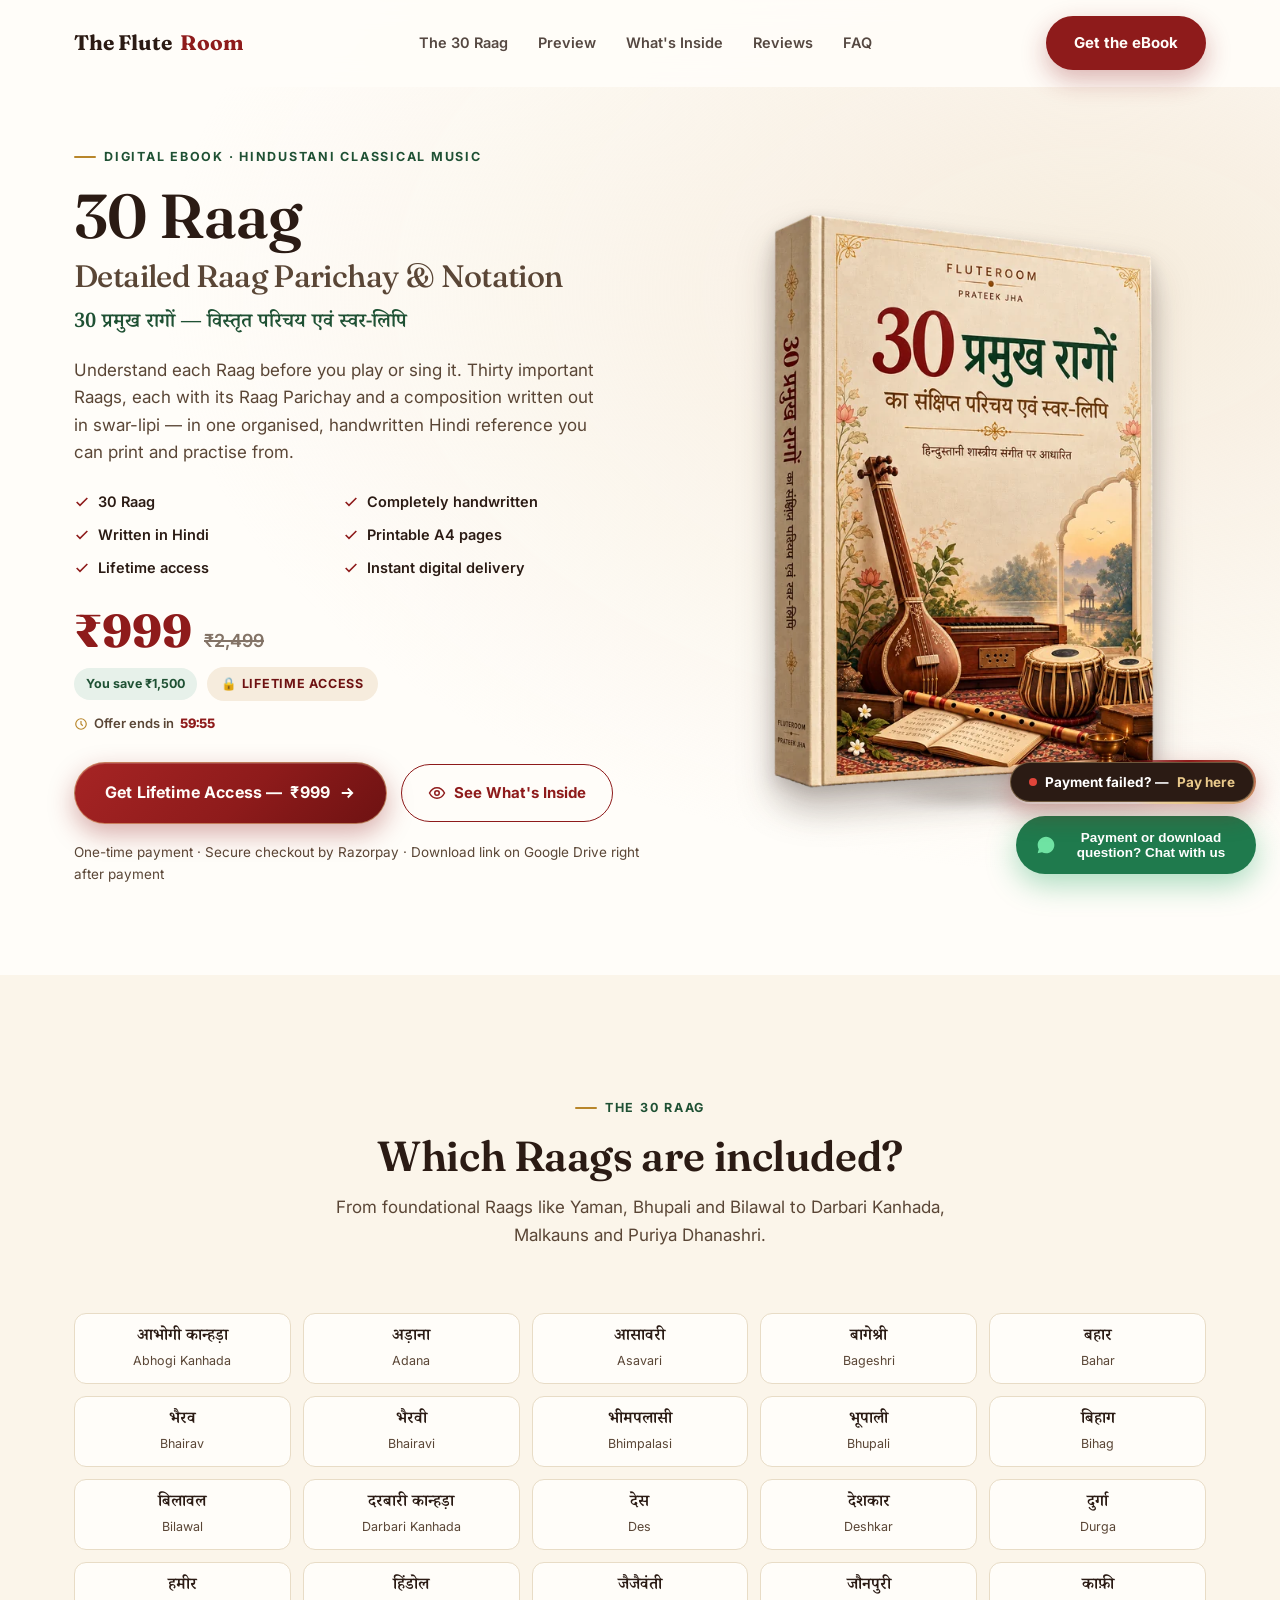
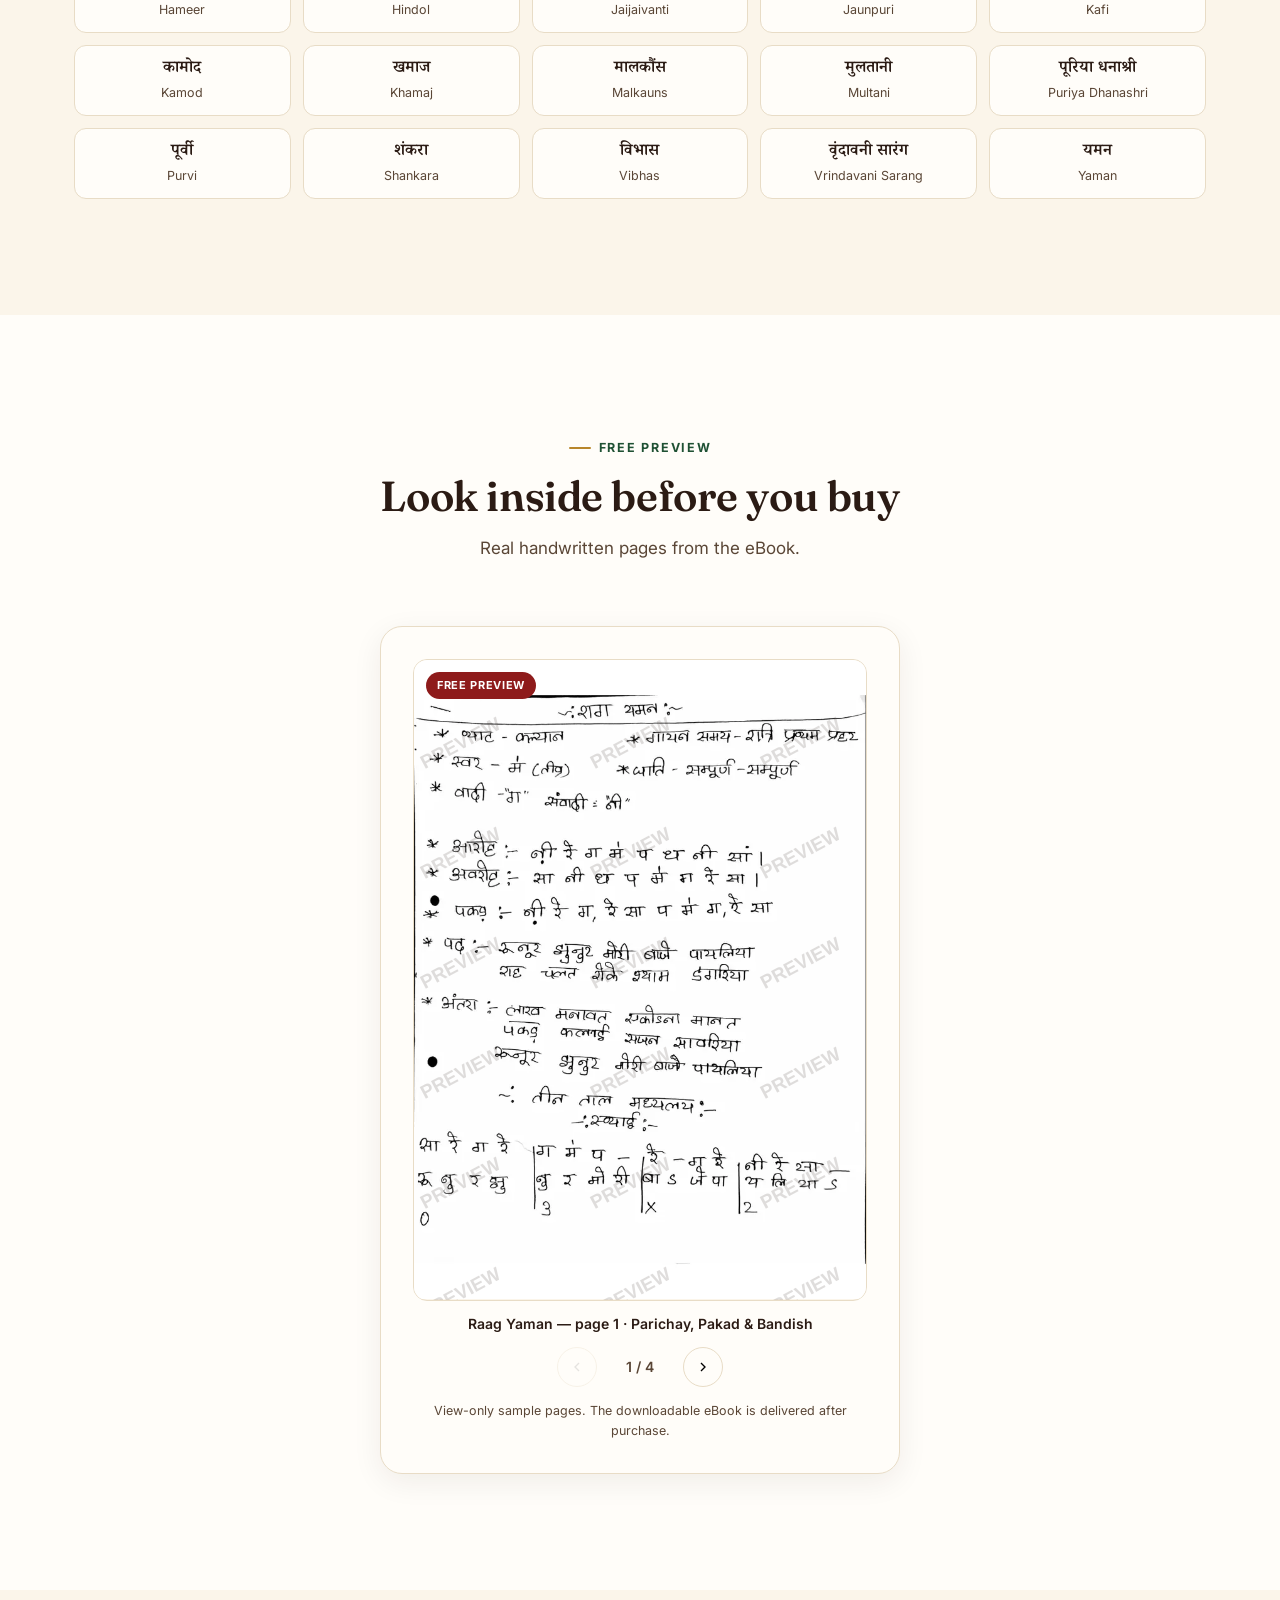
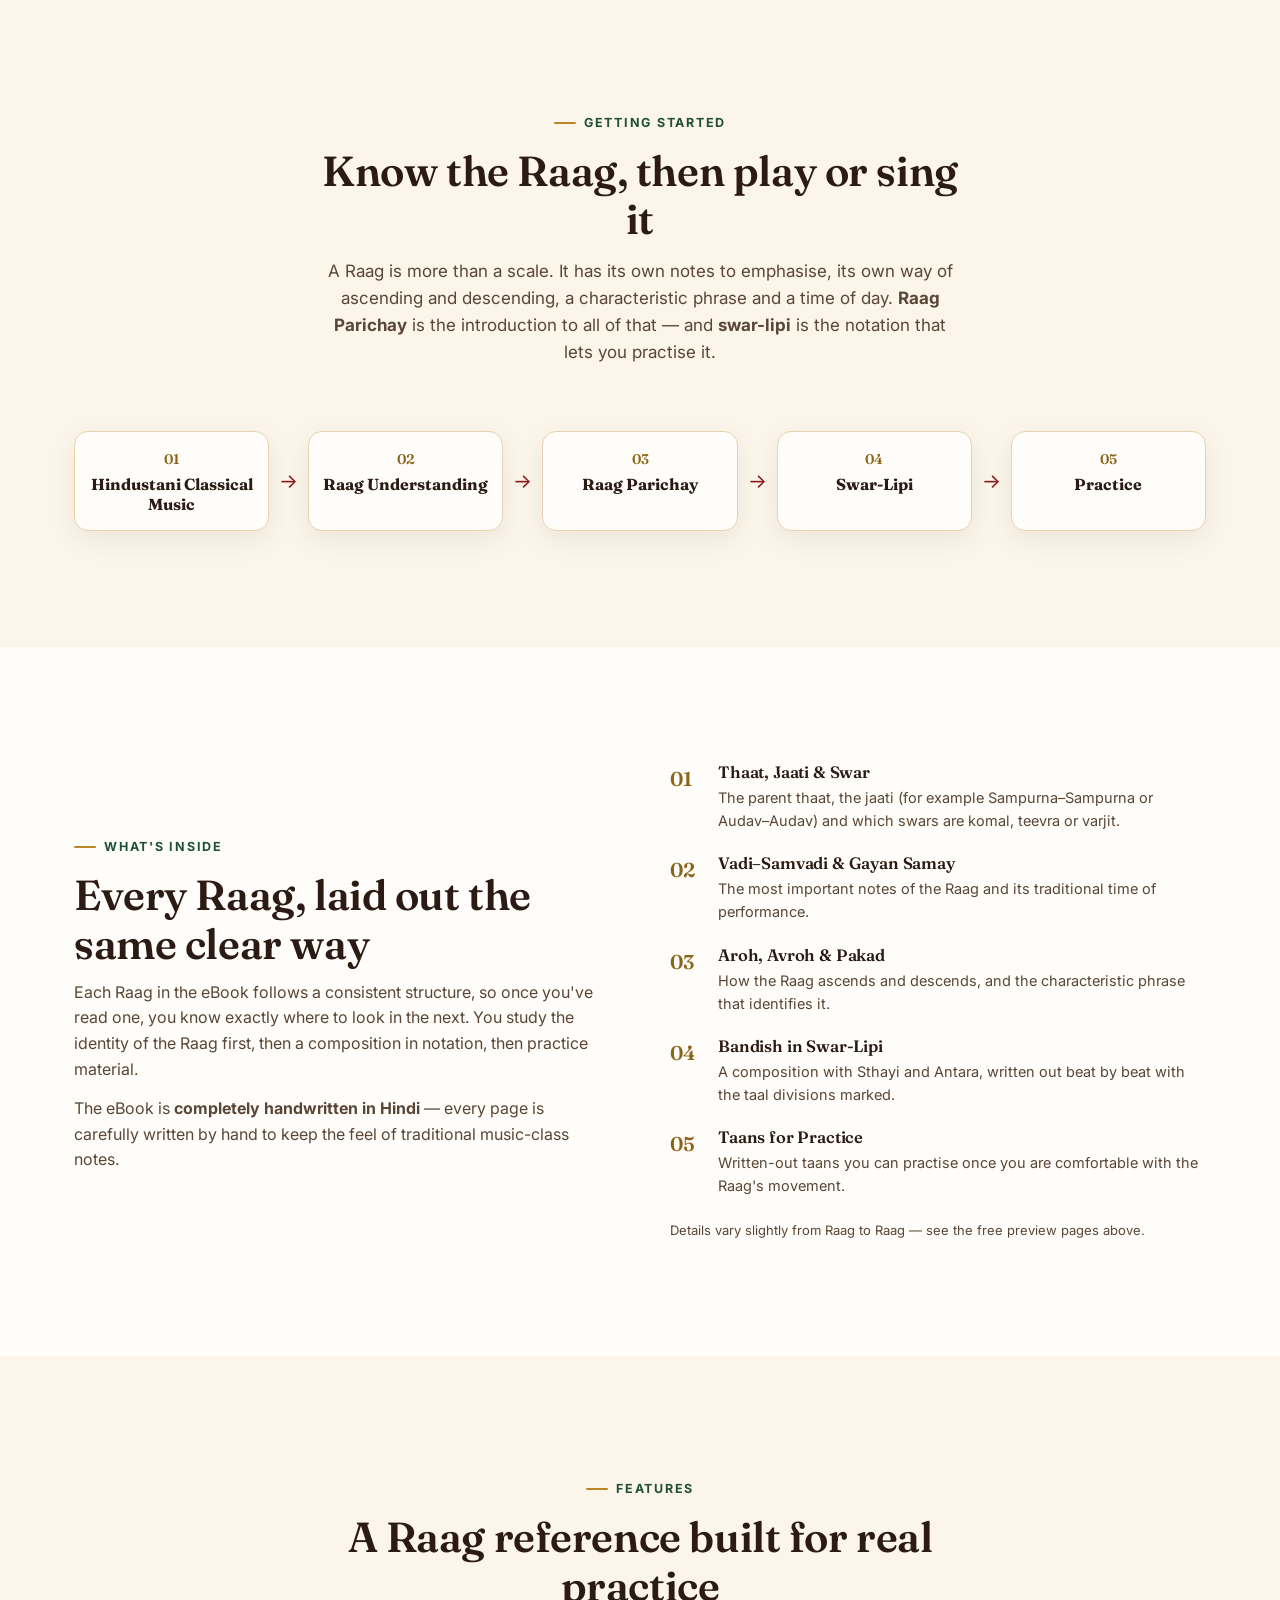
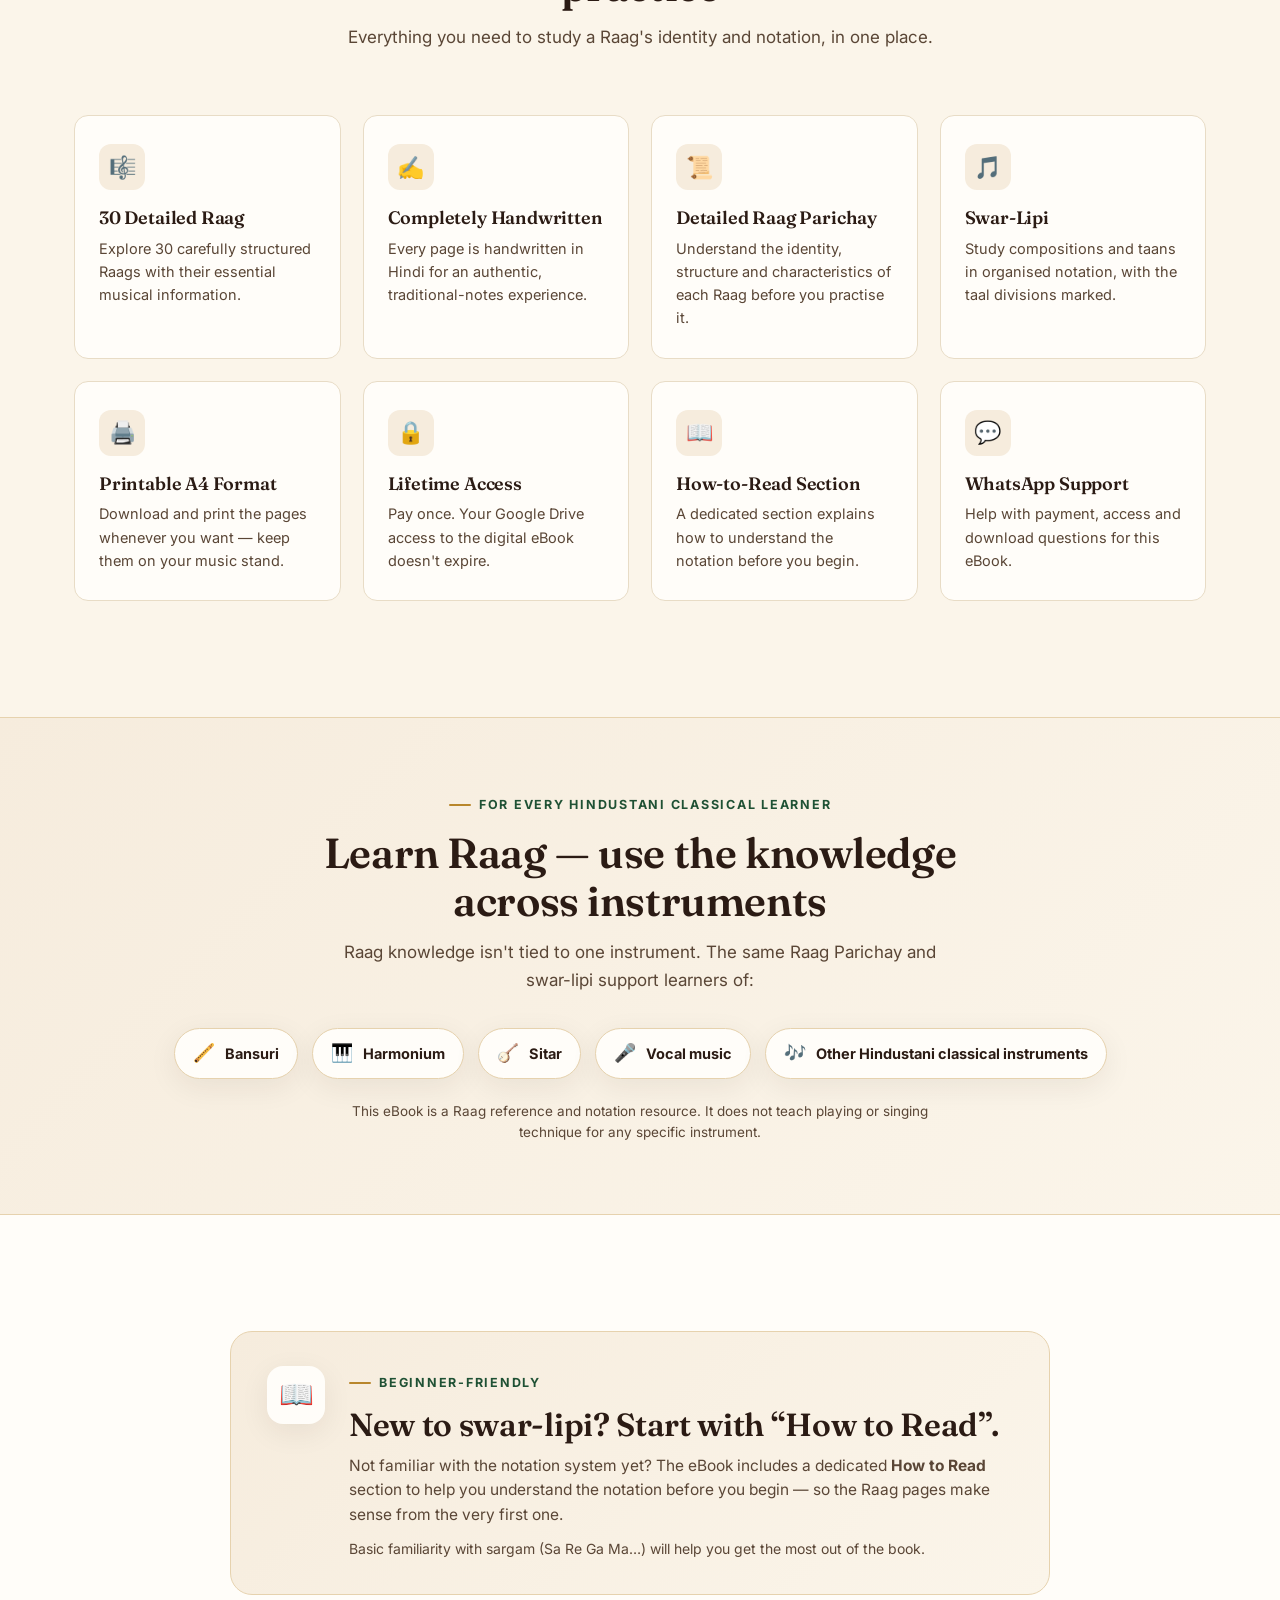
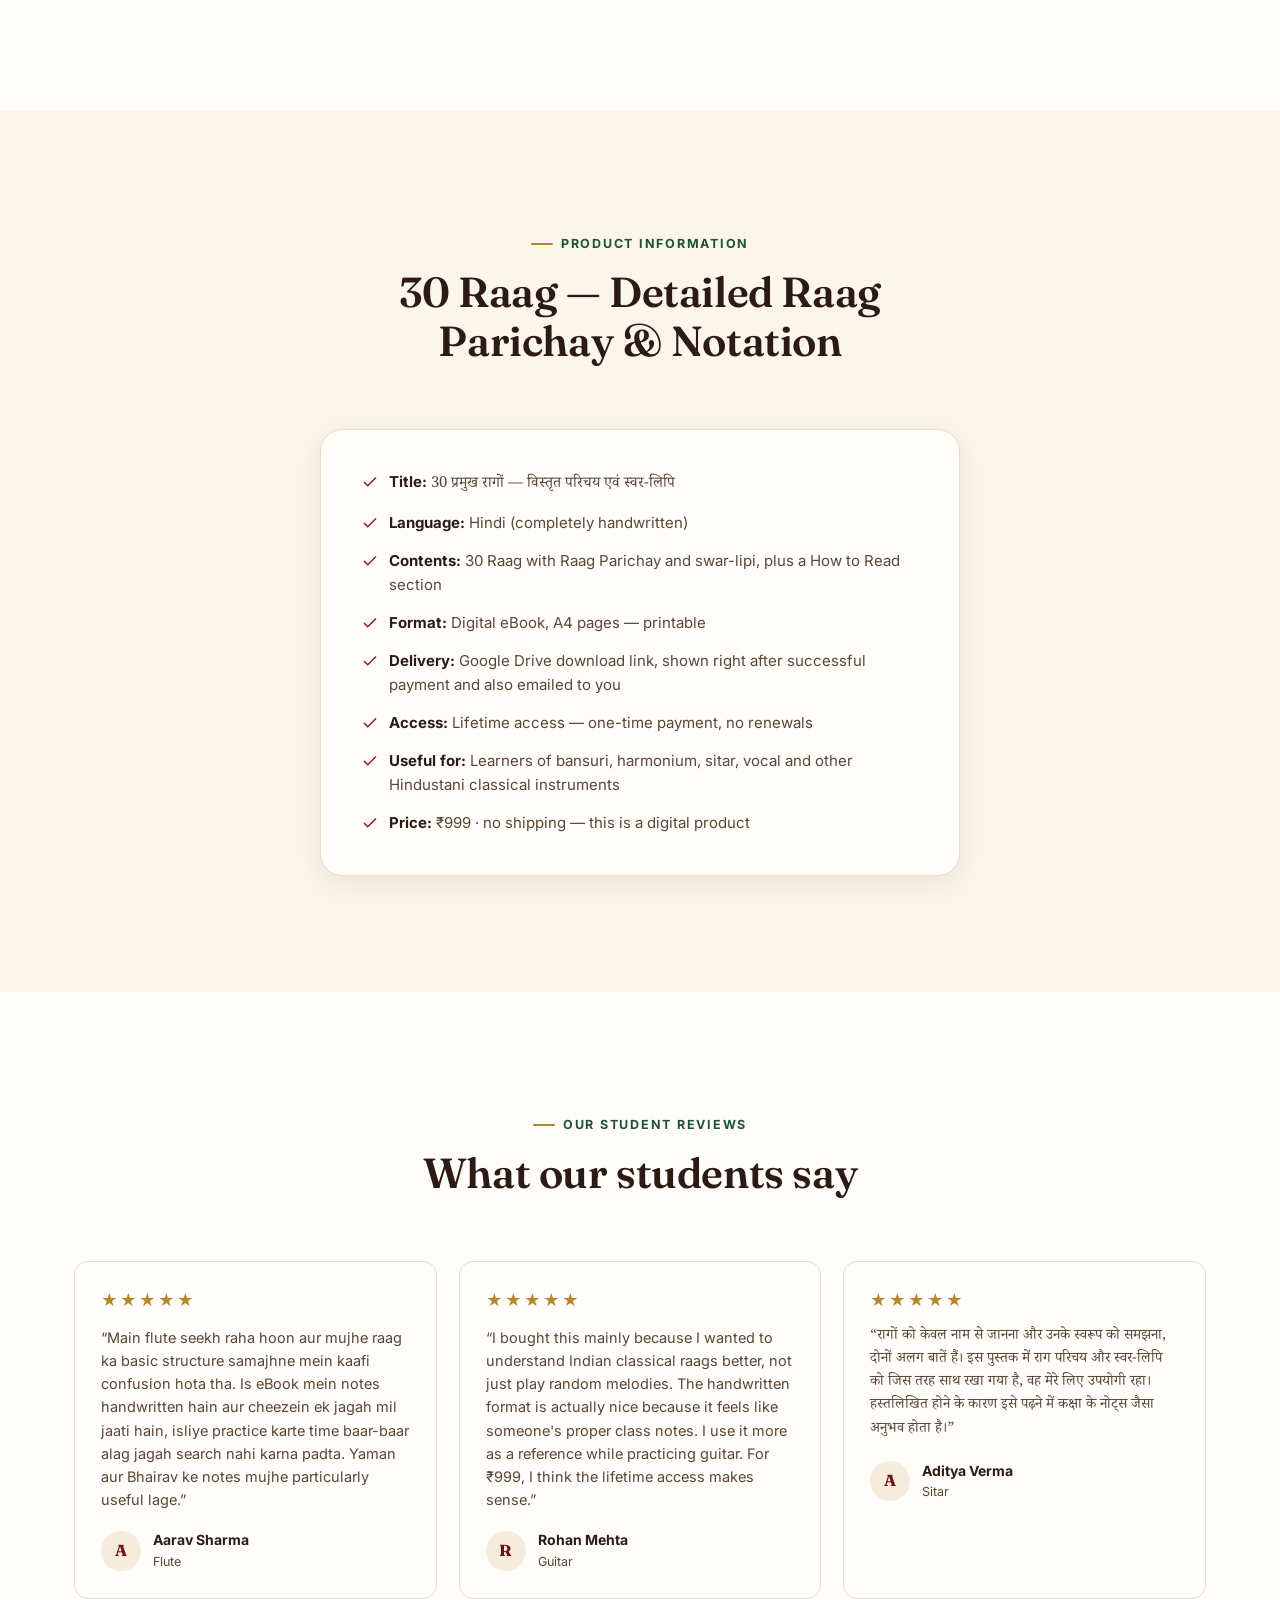
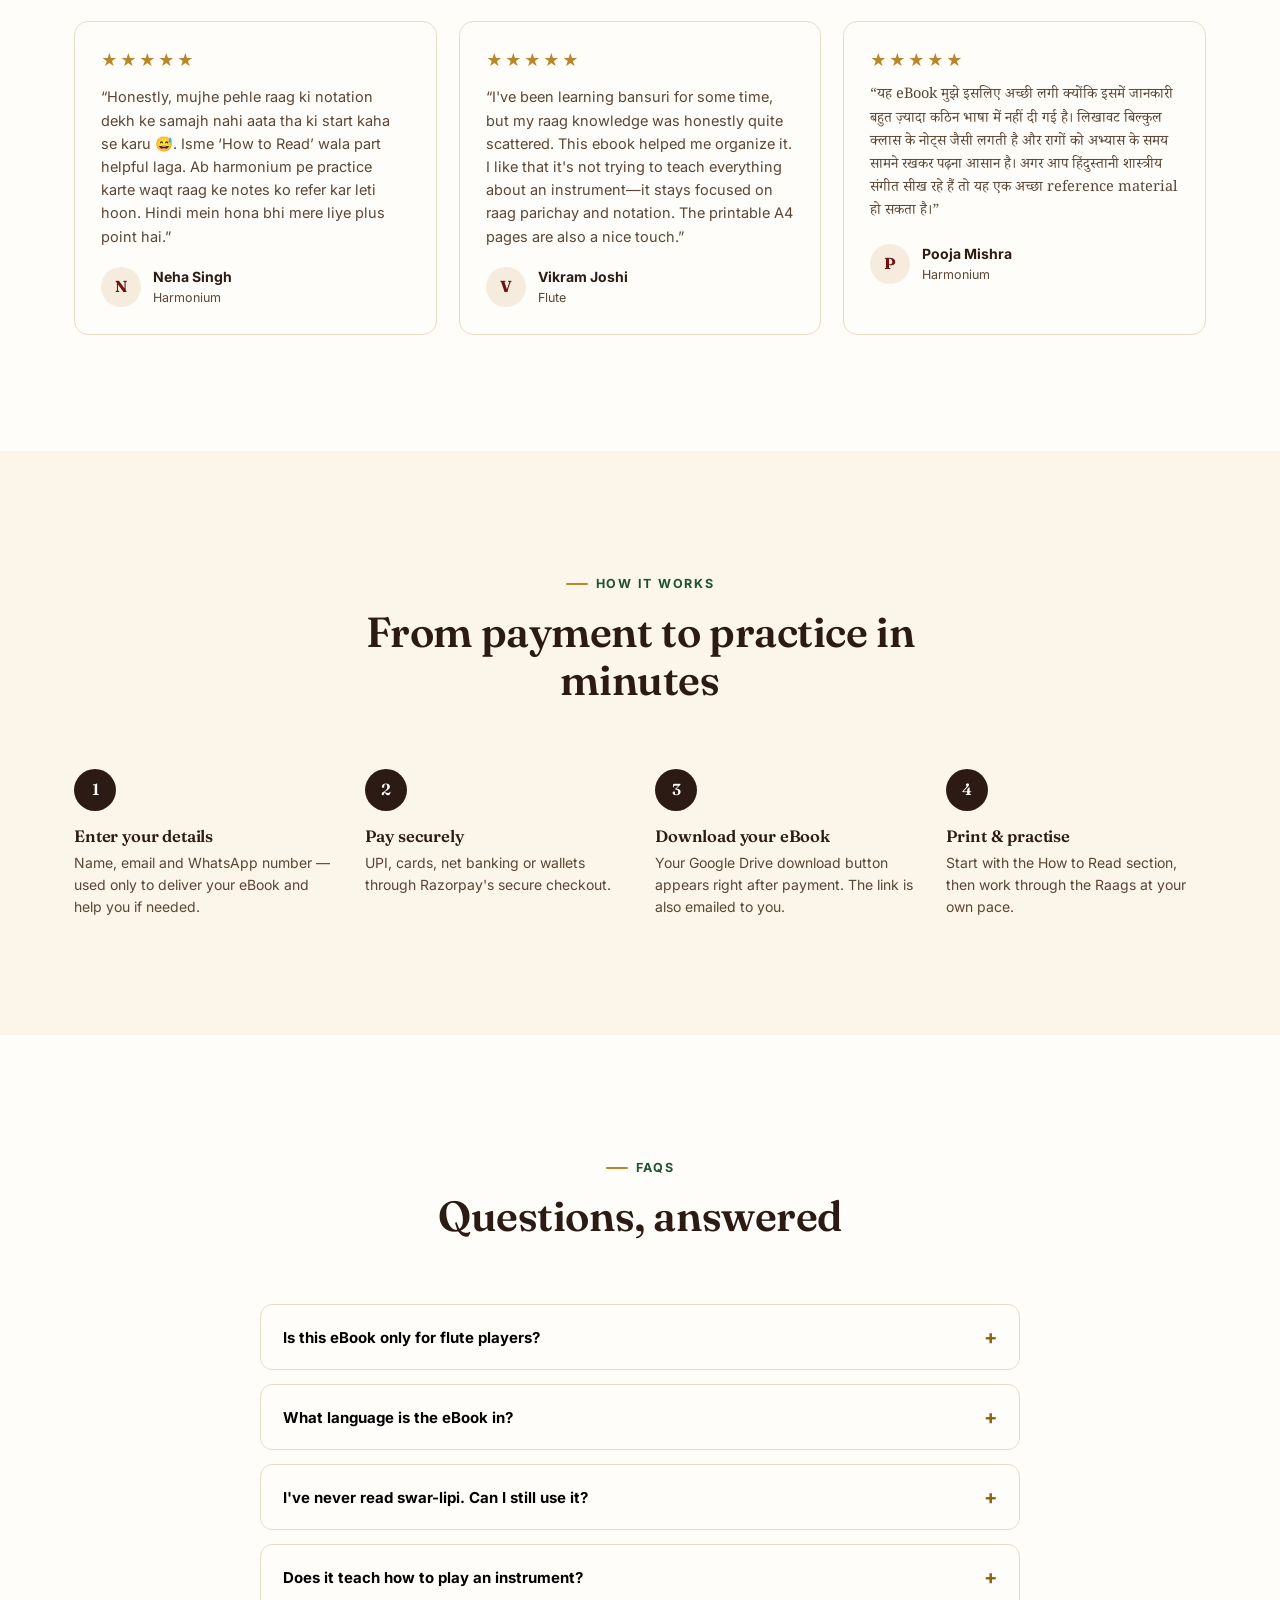
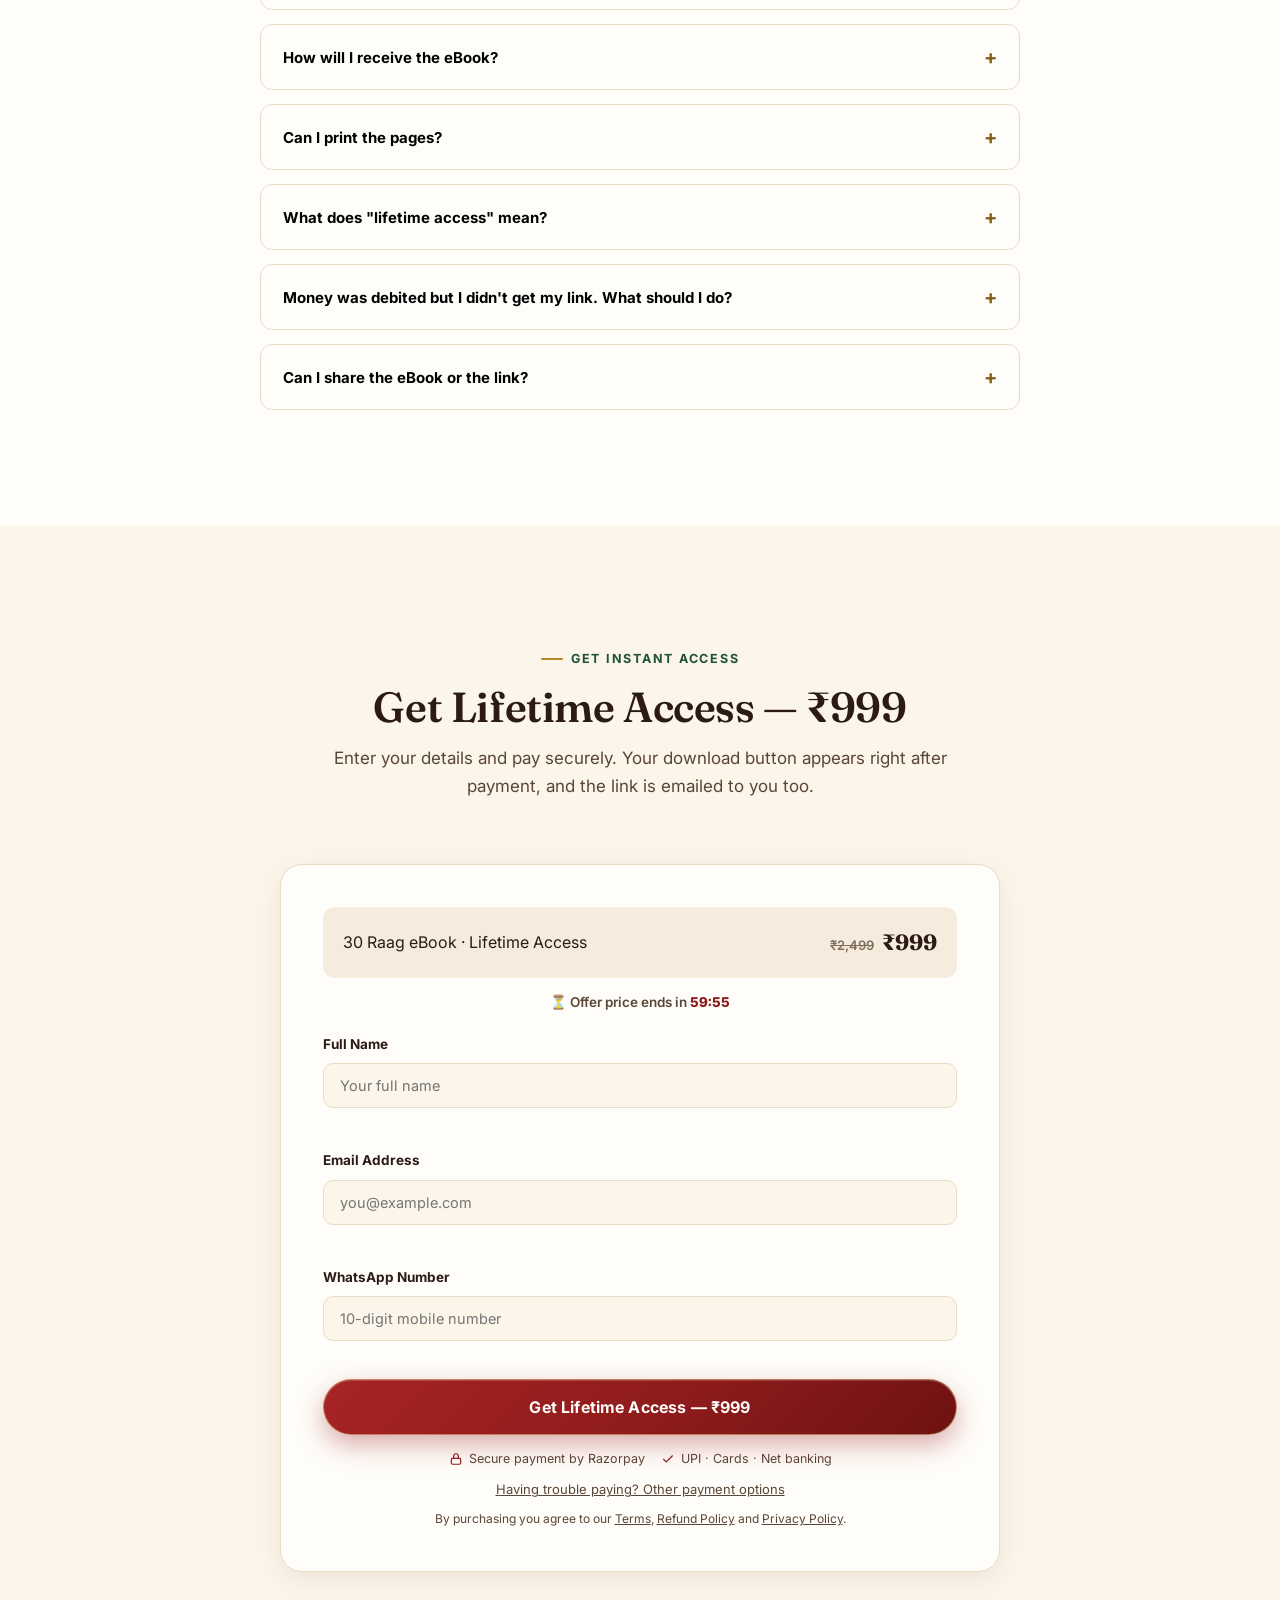
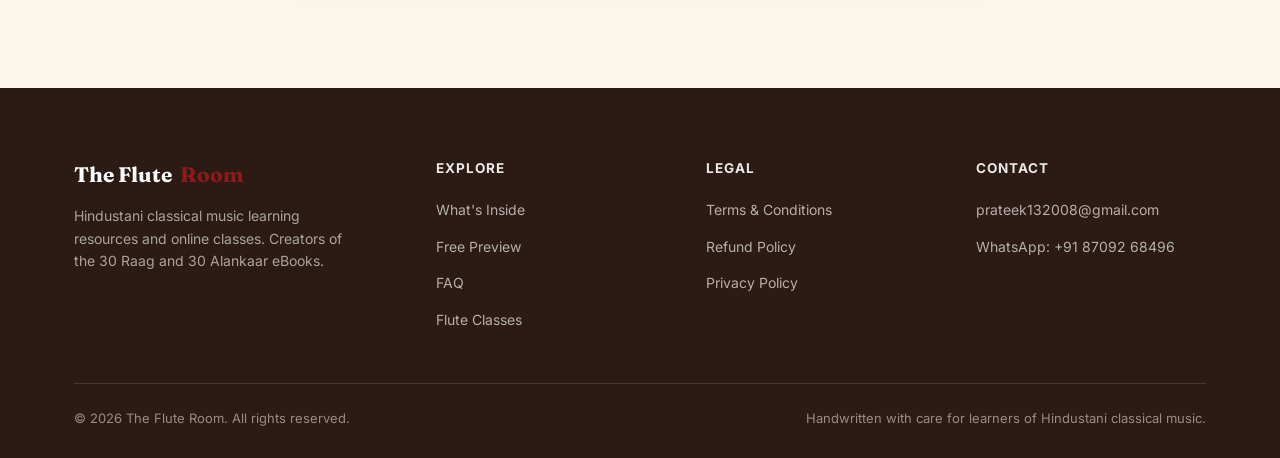
==== success.html @ 900dfd49 "Add files via upload" ====
<!DOCTYPE html>
<html lang="en">
<head>
<meta charset="UTF-8">
<meta name="viewport" content="width=device-width, initial-scale=1.0">
<title>Your eBook — 30 Raag | The Flute Room</title>
<meta name="robots" content="noindex, nofollow">
<meta name="referrer" content="strict-origin">
<meta name="theme-color" content="#8E1B1B">
<link rel="icon" href="assets/raag-ebook-cover-200.webp" type="image/webp">
<link rel="preconnect" href="https://fonts.googleapis.com">
<link rel="preconnect" href="https://fonts.gstatic.com" crossorigin>
<link rel="stylesheet" href="https://fonts.googleapis.com/css2?family=Fraunces:opsz,wght@9..144,600;9..144,700&family=Inter:wght@400;600;700&display=swap">
<link rel="preconnect" href="https://script.google.com">
<link rel="stylesheet" href="css/style.css">
<link rel="stylesheet" href="css/ebook.css">
<!-- Load order matters: config → common → tracking → page script -->
<script src="js/config.js" defer></script>
<script src="js/common.js" defer></script>
<script src="js/tracking.js" defer></script>
<script src="js/success.js" defer></script>
</head>
<body class="success-body">

<header class="site-header scrolled" style="position:static;">
  <div class="container">
    <a href="index.html" class="logo">The Flute <span>Room</span></a>
  </div>
</header>

<main class="success-wrap">
  <div class="success-card" aria-live="polite">
    <div class="success-icon checking" id="successIcon" aria-hidden="true"></div>
    <img class="ebook-mini-cover" src="assets/raag-ebook-cover-200.webp" width="200" height="302" alt="30 Raag eBook cover — 30 प्रमुख रागों">
    <h1 style="font-size:26px;" id="title">Payment received — confirming…</h1>
    <p style="color:var(--ink-soft); margin-top:8px;" id="subtitle">Please keep this page open for a moment.</p>

    <div class="lifetime-pill" id="lifetimePill" hidden>🔒 Lifetime Access</div>

    <div class="download-box" id="downloadBox" style="margin-top:18px;"></div>

    <div class="support-box">
      <strong>Need help with your download?</strong>
      WhatsApp support covers payment, access and download issues for this eBook. Please include your Payment ID (shown below).
      <div><a class="btn-whatsapp-support" id="supportWa" href="#" target="_blank" rel="noopener">
        <svg width="16" height="16" viewBox="0 0 24 24" fill="currentColor" aria-hidden="true"><path d="M12 2C6.5 2 2 6.5 2 12c0 1.8.5 3.5 1.3 5L2 22l5.2-1.3c1.4.8 3.1 1.3 4.8 1.3 5.5 0 10-4.5 10-10S17.5 2 12 2z"/></svg>
        WhatsApp Support</a></div>
    </div>

    <div class="detail-list" id="detailList"></div>

    <a href="index.html" style="display:inline-block; margin-top:26px; font-size:13.5px; color:var(--ink-soft); text-decoration:underline;">Back to the eBook page</a>
  </div>
</main>

<footer style="padding:30px 0;">
  <div class="container">
    <div class="footer-bottom" style="border-top:none;padding-top:0;">
      <span>© <span id="year"></span> The Flute Room. All rights reserved.</span>
      <span><a href="policies/terms.html">Terms</a> · <a href="policies/refund.html">Refund Policy</a> · <a href="policies/privacy.html">Privacy</a></span>
    </div>
  </div>
</footer>

<button class="whatsapp-float" id="supportFloat" type="button" aria-label="WhatsApp support">
  <svg width="20" height="20" viewBox="0 0 24 24" fill="currentColor" aria-hidden="true"><path d="M12 2C6.5 2 2 6.5 2 12c0 1.8.5 3.5 1.3 5L2 22l5.2-1.3c1.4.8 3.1 1.3 4.8 1.3 5.5 0 10-4.5 10-10S17.5 2 12 2z"/></svg>
  <span class="label">Download or access issue? WhatsApp us</span>
</button>
</body>
</html>
---- css/style.css ----
/* ==========================================================================
   THE FLUTE ROOM — Design System (shared with the 30 Alankaar site; unused class-only
   sections such as pricing/curriculum/UDYAM were removed for this product site)
   Palette:  --orange (primary) / --ink (secondary) / --white / --cream (alt bg)
   Type:     'Fraunces' (display, headlines) + 'Inter' (body/UI)
   Signature: the "breath line" — a drawn SVG line motif used as a divider
   ========================================================================== */

/* Fonts are loaded with <link> tags in each page's <head> (faster than @import). */

:root {
  /* Color — "Raag cover" theme: maroon (the "30"), forest green (the Hindi
     title), antique gold (ornaments) on warm parchment. Variable NAMES are
     kept from the Alankaar design system (--orange = primary accent) so every
     component keeps working; only the values changed.
     Contrast (WCAG): white on --orange 9.0:1 · --ink on --cream 15.2:1 ·
     --ink-soft on --cream 8.2:1 · --green on --cream 8.5:1 */
  --orange: #8E1B1B;        /* primary: maroon */
  --orange-deep: #6E1212;   /* hover / accent text */
  --orange-light: #E6D2AE;  /* light gold border */
  --orange-wash: #F6ECDD;   /* parchment wash */
  --ink: #2B1B14;           /* dark brown-black */
  --ink-soft: #5A4636;      /* body text */
  --white: #FFFDF9;         /* warm white */
  --cream: #FBF5EA;         /* alt section background */
  --line: #E8DCC6;
  --gold: #B8862B;          /* decorative only (lines, icons) — not for text */
  --gold-text: #8A6418;     /* gold that passes contrast on cream */
  --gold-light: #E9C98B;    /* gold text on dark backgrounds */
  --green: #1F5134;         /* forest green */

  /* Type */
  --font-display: 'Fraunces', Georgia, serif;
  --font-body: 'Inter', -apple-system, BlinkMacSystemFont, sans-serif;

  /* Layout */
  --max-w: 1180px;
  --radius: 14px;
  --radius-lg: 22px;
  --shadow-soft: 0 8px 30px rgba(43,27,20,0.07);
  --shadow-card: 0 14px 40px rgba(142,27,27,0.14);
  --ease: cubic-bezier(0.22, 1, 0.36, 1);
}

* { box-sizing: border-box; margin: 0; padding: 0; }

html { scroll-behavior: smooth; }

@media (prefers-reduced-motion: reduce) {
  html { scroll-behavior: auto; }
  *, *::before, *::after { animation-duration: 0.001ms !important; animation-iteration-count: 1 !important; transition-duration: 0.001ms !important; scroll-behavior: auto !important; }
}

body {
  font-family: var(--font-body);
  color: var(--ink);
  background: var(--white);
  line-height: 1.6;
  -webkit-font-smoothing: antialiased;
  overflow-x: hidden;
}

img, video { max-width: 100%; display: block; }

a { color: inherit; text-decoration: none; }

h1, h2, h3, h4 { font-family: var(--font-display); font-weight: 600; line-height: 1.15; letter-spacing: -0.01em; }

.container { max-width: var(--max-w); margin: 0 auto; padding: 0 24px; }

.eyebrow {
  display: inline-flex;
  align-items: center;
  gap: 8px;
  font-size: 12.5px;
  font-weight: 700;
  letter-spacing: 0.14em;
  text-transform: uppercase;
  color: var(--orange-deep);
  margin-bottom: 14px;
}
.eyebrow::before {
  content: "";
  width: 22px;
  height: 2px;
  background: var(--orange);
  border-radius: 2px;
}

section { padding: 116px 0; position: relative; }
section.alt { background: var(--cream); }

.section-head { max-width: 640px; margin-bottom: 64px; }
.section-head h2 { font-size: clamp(28px, 4vw, 42px); margin-bottom: 14px; }
.section-head p { font-size: 17px; color: var(--ink-soft); }
.section-head.center { margin-left: auto; margin-right: auto; text-align: center; }

/* Buttons */
.btn {
  display: inline-flex;
  align-items: center;
  justify-content: center;
  gap: 8px;
  padding: 15px 28px;
  border-radius: 100px;
  font-family: var(--font-body);
  font-weight: 700;
  font-size: 15px;
  cursor: pointer;
  border: none;
  transition: transform 0.25s var(--ease), box-shadow 0.25s var(--ease), background 0.25s var(--ease);
  white-space: nowrap;
}
.btn-primary {
  background: var(--orange);
  color: var(--white);
  box-shadow: 0 10px 26px rgba(142,27,27,0.32);
}
.btn-primary:hover { transform: translateY(-2px); box-shadow: 0 16px 34px rgba(142,27,27,0.4); background: var(--orange-deep); }
.btn-outline {
  background: transparent;
  color: var(--ink);
  border: 1.5px solid var(--ink);
}
.btn-outline:hover { background: var(--ink); color: var(--white); transform: translateY(-2px); }
.btn-block { width: 100%; }
.btn:active { transform: translateY(0); }

/* ===== Header ===== */
.site-header {
  position: fixed;
  top: 0; left: 0; right: 0;
  z-index: 900;
  background: rgba(255,253,249,0.9);
  backdrop-filter: blur(12px);
  border-bottom: 1px solid transparent;
  transition: border-color 0.3s ease, box-shadow 0.3s ease;
}
.site-header.scrolled { border-color: var(--line); box-shadow: 0 4px 20px rgba(43,27,20,0.04); }
.site-header .container { display: flex; align-items: center; justify-content: space-between; padding-top: 16px; padding-bottom: 16px; }
.logo { font-family: var(--font-display); font-size: 21px; font-weight: 700; display: flex; align-items: center; gap: 8px; }
.logo span { color: var(--orange); }
.nav-links { display: flex; gap: 30px; font-size: 14.5px; font-weight: 600; }
.nav-links a { opacity: 0.8; transition: opacity 0.2s ease; }
.nav-links a:hover { opacity: 1; color: var(--orange-deep); }
.header-cta { display: flex; align-items: center; gap: 14px; }
.nav-toggle { display: none; background: none; border: none; cursor: pointer; padding: 6px; }
.nav-toggle span { display: block; width: 24px; height: 2px; background: var(--ink); margin: 5px 0; border-radius: 2px; }

/* ===== Hero ===== */
.hero { padding: 150px 0 100px; position: relative; overflow: hidden; }
.hero .container { display: grid; grid-template-columns: 1.05fr 0.95fr; gap: 56px; align-items: center; }
.hero-copy h1 {
  font-size: clamp(34px, 4.6vw, 56px);
  margin-bottom: 22px;
}
.hero-copy h1 em { font-style: normal; color: var(--orange); }
.hero-copy p { font-size: 18px; color: var(--ink-soft); max-width: 520px; margin-bottom: 30px; }
.hero-actions { display: flex; gap: 14px; flex-wrap: wrap; margin-bottom: 34px; }
.hero-trust { display: flex; align-items: center; gap: 18px; font-size: 14px; color: var(--ink-soft); flex-wrap: wrap; }
.hero-trust .stars { color: var(--orange); letter-spacing: 2px; }
.hero-media { display: flex; flex-direction: column; gap: 18px; }
.video-frame {
  position: relative;
  border-radius: var(--radius-lg);
  overflow: hidden;
  box-shadow: var(--shadow-card);
  aspect-ratio: 16/9;
  background: var(--ink);
}
.video-frame.small { aspect-ratio: 16/8; }
.video-frame iframe { position: absolute; inset: 0; width: 100%; height: 100%; border: 0; }
.video-tag {
  position: absolute;
  top: 14px; left: 14px;
  background: rgba(43,27,20,0.75);
  color: #fff;
  font-size: 12px;
  font-weight: 700;
  padding: 6px 12px;
  border-radius: 100px;
  z-index: 2;
}

/* Breath line signature */
.breath-line { width: 100%; height: 46px; display: block; margin: 8px 0 0; }
.breath-line path { fill: none; stroke: var(--orange); stroke-width: 2; stroke-linecap: round; }
.breath-line circle { fill: var(--orange); }
.section-divider { padding: 6px 0 0; }
.reveal-line path {
  stroke-dasharray: 900;
  stroke-dashoffset: 900;
  animation: draw-line 2.2s var(--ease) forwards;
}
@keyframes draw-line { to { stroke-dashoffset: 0; } }

/* ===== Reveal-on-scroll ===== */
.reveal { opacity: 0; transform: translateY(26px); transition: opacity 0.7s var(--ease), transform 0.7s var(--ease); }
.reveal.is-visible { opacity: 1; transform: translateY(0); }
.reveal-stagger > * { opacity: 0; transform: translateY(22px); transition: opacity 0.6s var(--ease), transform 0.6s var(--ease); }
.reveal-stagger.is-visible > * { opacity: 1; transform: translateY(0); }
.reveal-stagger.is-visible > *:nth-child(1) { transition-delay: 0.03s; }
.reveal-stagger.is-visible > *:nth-child(2) { transition-delay: 0.11s; }
.reveal-stagger.is-visible > *:nth-child(3) { transition-delay: 0.19s; }
.reveal-stagger.is-visible > *:nth-child(4) { transition-delay: 0.27s; }

/* ===== Benefits ===== */
.benefit-grid { display: grid; grid-template-columns: repeat(4, 1fr); gap: 24px; }
.benefit-card {
  background: var(--white);
  border: 1px solid var(--line);
  border-radius: var(--radius);
  padding: 28px 24px;
  transition: transform 0.3s var(--ease), box-shadow 0.3s var(--ease), border-color 0.3s ease;
}
.benefit-card:hover { transform: translateY(-6px); box-shadow: var(--shadow-soft); border-color: var(--orange-light); }
.benefit-icon {
  width: 46px; height: 46px;
  display: flex; align-items: center; justify-content: center;
  background: var(--orange-wash);
  border-radius: 12px;
  margin-bottom: 18px;
  color: var(--orange-deep);
}
.benefit-card h3 { font-size: 18px; margin-bottom: 8px; }
.benefit-card p { font-size: 14.5px; color: var(--ink-soft); }

/* ===== Why Unlimited ===== */
.why-grid { display: grid; grid-template-columns: 1fr 1fr; gap: 60px; align-items: center; }
.why-list { display: flex; flex-direction: column; gap: 22px; }
.why-item { display: flex; gap: 16px; }
.why-num { font-family: var(--font-display); font-size: 20px; color: var(--orange); font-weight: 600; min-width: 32px; }
.why-item h4 { font-size: 16.5px; margin-bottom: 4px; }
.why-item p { font-size: 14.5px; color: var(--ink-soft); }

/* ===== Reviews ===== */
.review-track-wrap { position: relative; }
.review-track {
  display: flex;
  gap: 20px;
  overflow-x: auto;
  scroll-snap-type: x mandatory;
  padding-bottom: 12px;
  scrollbar-width: none;
}
.review-track::-webkit-scrollbar { display: none; }
.review-card {
  scroll-snap-align: start;
  min-width: 320px;
  background: var(--white);
  border: 1px solid var(--line);
  border-radius: var(--radius);
  padding: 26px;
  flex-shrink: 0;
}
.review-card .stars { color: var(--orange); margin-bottom: 12px; letter-spacing: 2px; }
.review-card p { font-size: 14.5px; color: var(--ink-soft); margin-bottom: 18px; }
.review-person { display: flex; align-items: center; gap: 12px; }
.review-avatar {
  width: 40px; height: 40px; border-radius: 50%;
  background: var(--orange-wash); color: var(--orange-deep);
  display: flex; align-items: center; justify-content: center;
  font-weight: 700; font-family: var(--font-display);
}
.review-name { font-weight: 700; font-size: 14px; }
.review-loc { font-size: 12.5px; color: var(--ink-soft); }
.video-review { min-width: 220px; aspect-ratio: 9/16; border-radius: var(--radius); overflow: hidden; position: relative; box-shadow: var(--shadow-soft); }
.video-review iframe { width: 100%; height: 100%; border: 0; }
.slider-controls { display: flex; gap: 10px; justify-content: center; margin-top: 20px; }
.slider-btn {
  width: 40px; height: 40px; border-radius: 50%;
  border: 1.5px solid var(--line); background: var(--white);
  display: flex; align-items: center; justify-content: center; cursor: pointer;
  transition: background 0.2s ease, border-color 0.2s ease;
}
.slider-btn:hover { background: var(--orange-wash); border-color: var(--orange); }

/* ===== How it works ===== */
.steps-grid { display: grid; grid-template-columns: repeat(4, 1fr); gap: 30px; position: relative; }
.step-card { text-align: left; }
.step-num {
  width: 42px; height: 42px; border-radius: 50%;
  background: var(--ink); color: var(--white);
  display: flex; align-items: center; justify-content: center;
  font-family: var(--font-display); font-weight: 600; font-size: 16px;
  margin-bottom: 16px;
}
.step-card h4 { font-size: 16.5px; margin-bottom: 6px; }
.step-card p { font-size: 14px; color: var(--ink-soft); }

/* ===== Enrollment Form ===== */
.form-card {
  background: var(--white);
  border-radius: var(--radius-lg);
  box-shadow: var(--shadow-soft);
  border: 1px solid var(--line);
  padding: 42px;
  max-width: 720px;
  margin: 0 auto;
}
.form-row { display: grid; grid-template-columns: 1fr 1fr; gap: 20px; margin-bottom: 20px; }
.form-field { display: flex; flex-direction: column; gap: 8px; }
.form-field.full { grid-column: 1 / -1; }
.form-field label { font-size: 13.5px; font-weight: 700; }
.form-field input, .form-field select {
  padding: 13px 16px;
  border-radius: 10px;
  border: 1.5px solid var(--line);
  font-family: var(--font-body);
  font-size: 14.5px;
  background: var(--cream);
  transition: border-color 0.2s ease, background 0.2s ease;
}
.form-field input:focus, .form-field select:focus {
  outline: none; border-color: var(--orange); background: var(--white);
}
.form-summary {
  background: var(--orange-wash);
  border-radius: 12px;
  padding: 18px 20px;
  font-size: 14px;
  margin-bottom: 22px;
  display: flex;
  justify-content: space-between;
  align-items: center;
  flex-wrap: wrap;
  gap: 10px;
}
.form-summary strong { font-family: var(--font-display); font-size: 20px; }
.form-error { font-size: 12.5px; color: #C0392B; min-height: 16px; }
.form-status { text-align: center; font-size: 14px; margin-top: 16px; }

/* ===== FAQ ===== */
.faq-list { max-width: 760px; margin: 0 auto; display: flex; flex-direction: column; gap: 14px; }
.faq-item { border: 1px solid var(--line); border-radius: 12px; background: var(--white); overflow: hidden; }
.faq-q {
  width: 100%; text-align: left; padding: 20px 22px;
  background: none; border: none; cursor: pointer;
  display: flex; justify-content: space-between; align-items: center;
  font-family: var(--font-body); font-weight: 700; font-size: 15px;
}
.faq-q .plus { transition: transform 0.3s var(--ease); font-size: 20px; color: var(--orange); }
.faq-item.open .faq-q .plus { transform: rotate(45deg); }
.faq-a { max-height: 0; overflow: hidden; transition: max-height 0.35s var(--ease); }
.faq-a p { padding: 0 22px 20px; font-size: 14.5px; color: var(--ink-soft); }

/* ===== Trust strip ===== */
.trust-strip { display: flex; justify-content: center; gap: 46px; flex-wrap: wrap; padding: 40px 0; border-top: 1px solid var(--line); border-bottom: 1px solid var(--line); }
.trust-item { display: flex; align-items: center; gap: 10px; font-size: 13.5px; font-weight: 600; color: var(--ink-soft); }
.trust-item svg { color: var(--orange); }

/* ===== Highlight Banner (One-on-One / Hindi & English / Hindustani Classical) ===== */
.highlight-banner {
  background: linear-gradient(135deg, var(--orange-wash) 0%, var(--cream) 100%);
  border-top: 1px solid var(--orange-light);
  border-bottom: 1px solid var(--orange-light);
  padding: 34px 0;
}
.highlight-grid { display: flex; justify-content: center; align-items: stretch; gap: 18px; flex-wrap: wrap; }
.highlight-item {
  display: flex; align-items: center; gap: 12px;
  background: var(--white);
  border: 1px solid var(--orange-light);
  border-radius: var(--radius);
  padding: 14px 22px;
  box-shadow: var(--shadow-soft);
  flex: 1 1 260px;
  max-width: 340px;
  transition: transform 0.25s var(--ease), box-shadow 0.25s var(--ease);
}
.highlight-item:hover { transform: translateY(-3px); box-shadow: var(--shadow-card); }
.highlight-icon {
  font-size: 22px; flex-shrink: 0;
  width: 44px; height: 44px; border-radius: 50%;
  background: var(--orange-wash);
  display: flex; align-items: center; justify-content: center;
}
.highlight-text { display: flex; flex-direction: column; gap: 2px; }
.highlight-text strong { font-family: var(--font-display); font-size: 14.5px; color: var(--ink); }
.highlight-text span { font-size: 12.5px; color: var(--ink-soft); }
@media (max-width: 760px) {
  .highlight-grid { gap: 12px; }
  .highlight-item { padding: 12px 16px; max-width: none; flex: 1 1 100%; }
}

/* ===== Footer ===== */
footer { background: var(--ink); color: #fff; padding: 70px 0 30px; }
.footer-grid { display: grid; grid-template-columns: 1.4fr 1fr 1fr 1fr; gap: 40px; margin-bottom: 50px; }
.footer-brand .logo { color: #fff; }
.footer-brand p { color: rgba(255,255,255,0.6); font-size: 14px; margin-top: 14px; max-width: 280px; }
footer h5 { font-size: 13.5px; text-transform: uppercase; letter-spacing: 0.08em; margin-bottom: 18px; color: rgba(255,255,255,0.9); }
footer ul { list-style: none; display: flex; flex-direction: column; gap: 11px; }
footer a { color: rgba(255,255,255,0.65); font-size: 14px; transition: color 0.2s ease; }
footer a:hover { color: var(--orange); }
.footer-bottom { border-top: 1px solid rgba(255,255,255,0.12); padding-top: 24px; display: flex; justify-content: space-between; flex-wrap: wrap; gap: 12px; font-size: 13px; color: rgba(255,255,255,0.5); }

/* ===== Floating elements ===== */
.sticky-cta {
  position: fixed; bottom: 0; left: 0; right: 0;
  background: var(--white);
  border-top: 1px solid var(--line);
  padding: 14px 20px;
  display: none;
  align-items: center;
  justify-content: space-between;
  gap: 14px;
  z-index: 850;
  box-shadow: 0 -8px 24px rgba(43,27,20,0.08);
}
.sticky-cta .price-tag { font-size: 13px; color: var(--ink-soft); }
.sticky-cta .price-tag strong { display: block; font-family: var(--font-display); font-size: 17px; color: var(--ink); }

.whatsapp-float {
  position: fixed; bottom: 26px; right: 24px;
  z-index: 860;
  background: #1F7A4D;
  color: #fff;
  border-radius: 100px;
  padding: 14px 20px;
  display: flex; align-items: center; gap: 10px;
  font-size: 13.5px; font-weight: 700;
  box-shadow: 0 10px 30px rgba(37,171,99,0.4);
  animation: glow-pulse 2.4s ease-in-out infinite;
  cursor: pointer;
  border: none;
  max-width: 240px;
}
@keyframes glow-pulse {
  0%, 100% { box-shadow: 0 10px 24px rgba(37,171,99,0.35); }
  50% { box-shadow: 0 10px 34px rgba(37,171,99,0.7); }
}
.whatsapp-float svg { flex-shrink: 0; color: #6FE3A3; }

/* ===== Utility ===== */
.text-center { text-align: center; }
.mt-24 { margin-top: 24px; }

/* ===== Responsive ===== */
@media (max-width: 980px) {
  .hero .container, .why-grid, .teacher-grid, .trust-cert-grid { grid-template-columns: 1fr; }
  .plan-select-grid { grid-template-columns: 1fr; }
  .flute-select-grid { grid-template-columns: 1fr; }
  .hero-media { order: -1; }
  .benefit-grid { grid-template-columns: repeat(2, 1fr); }
  .pricing-grid { grid-template-columns: 1fr; }
  .price-card.featured { transform: none; }
  .price-card.featured:hover { transform: translateY(-8px); }
  .steps-grid { grid-template-columns: repeat(2, 1fr); }
  .slots-wrap { grid-template-columns: 1fr; }
  .footer-grid { grid-template-columns: 1fr 1fr; }
}

@media (max-width: 760px) {
  .nav-links,
  .header-cta .btn-outline {
    display: none;
  }

  .nav-toggle {
    display: block;
    flex-shrink: 0;
    padding: 5px;
  }

  /* Mobile header — prevent logo wrapping */
  .site-header .container {
    padding-left: 16px;
    padding-right: 16px;
    gap: 10px;
  }

  .site-header .logo {
    font-size: 19px;
    line-height: 1.05;
    white-space: nowrap;
    flex-shrink: 1;
    min-width: 0;
  }

  .site-header .header-cta {
    gap: 8px;
    flex-shrink: 0;
  }

  /* Keep the eBook CTA visible without squeezing the logo */
  .site-header .header-cta .btn-primary {
    padding: 11px 16px;
    font-size: 13px;
  }

  section { padding: 76px 0; }
  .hero { padding: 120px 0 90px; }
  .benefit-grid, .steps-grid { grid-template-columns: 1fr; }
  .form-row { grid-template-columns: 1fr; }
  .form-card { padding: 26px 22px; }
  .sticky-cta { display: flex; }
  body { padding-bottom: 74px; }
  .footer-grid { grid-template-columns: 1fr; gap: 30px; }

  .whatsapp-float span.label {
    display: none;
  }

  .whatsapp-float {
    padding: 11px;
    border-radius: 50%;
    width: 46px;
    height: 46px;
    justify-content: center;
    bottom: calc(74px + 18px + env(safe-area-inset-bottom, 0px));
  }

  .whatsapp-float svg {
    width: 18px;
    height: 18px;
  }
}

/* Extra-small phones */
@media (max-width: 380px) {
  .site-header .container {
    padding-left: 12px;
    padding-right: 12px;
    gap: 6px;
  }

  .site-header .logo {
    font-size: 18px;
  }

  .site-header .header-cta {
    gap: 5px;
  }

  .site-header .header-cta .btn-primary {
    padding: 10px 12px;
    font-size: 12px;
  }

  .site-header .nav-toggle {
    padding: 4px;
  }

  .site-header .nav-toggle span {
    width: 22px;
  }
}

/* Mobile nav drawer */
.mobile-drawer {
  position: fixed; inset: 0; z-index: 950;
  background: var(--white);
  display: none;
  flex-direction: column;
  padding: 100px 30px 30px;
  gap: 24px;
}
.mobile-drawer.open { display: flex; }
.mobile-drawer a { font-size: 20px; font-weight: 700; font-family: var(--font-display); }
.drawer-close { position: absolute; top: 24px; right: 24px; background: none; border: none; font-size: 28px; cursor: pointer; }
---- css/ebook.css ----
/* ==========================================================================
   30 RAAG eBOOK — page styles
   Same pattern as the 30 Alankaar page: reuses every token, font, radius,
   shadow and button class from css/style.css and only adds the handful of
   rules unique to a book-style product page. (Moved out of an inline <style>
   so the browser can cache it.)
   ========================================================================== */

/* Devanagari text (product title in Hindi, raag names). Fraunces/Inter have no
   Devanagari glyphs, so these elements use Noto Serif Devanagari. */
:lang(hi), .hi { font-family: 'Noto Serif Devanagari', var(--font-display); letter-spacing: 0; }

/* ---------------- Hero ---------------- */
.ebook-hero { padding: 140px 0 90px; overflow: hidden; }
.ebook-hero .container { display: grid; grid-template-columns: 1.1fr 0.9fr; gap: 56px; align-items: center; }
.ebook-hero-copy .eyebrow { margin-bottom: 16px; }
.ebook-hero-copy h1 { font-size: clamp(38px, 5.4vw, 62px); margin-bottom: 6px; line-height: 1.05; }
.ebook-hero-copy h1 .h1-sub { display: block; font-size: 0.5em; font-weight: 500; color: var(--ink-soft); margin-top: 10px; line-height: 1.2; }
.ebook-hero-hindi { font-size: clamp(17px, 2vw, 20px); font-weight: 600; color: var(--orange-deep); margin: 14px 0 18px; line-height: 1.5; }
.ebook-hero-copy p.lede { font-size: 17px; color: var(--ink-soft); max-width: 520px; margin-bottom: 24px; }
.ebook-hero-points { list-style: none; display: grid; grid-template-columns: 1fr 1fr; gap: 10px 18px; margin-bottom: 28px; max-width: 520px; }
.ebook-hero-points li { display: flex; align-items: center; gap: 8px; font-size: 14.5px; font-weight: 600; color: var(--ink); }
.ebook-hero-points svg { color: var(--orange); flex-shrink: 0; }

.ebook-price-block { margin-bottom: 24px; }
.ebook-price-main { display: flex; align-items: baseline; gap: 12px; flex-wrap: wrap; }
.ebook-price { font-family: var(--font-display); font-size: clamp(36px, 6vw, 46px); font-weight: 800; color: var(--orange); line-height: 1; }
.ebook-price-original { font-size: 18px; font-weight: 600; color: var(--ink-soft); text-decoration: line-through; text-decoration-thickness: 2px; opacity: 0.75; }
.ebook-price-sub { display: flex; align-items: center; gap: 10px; flex-wrap: wrap; margin-top: 12px; }
.ebook-save-badge { display: inline-flex; align-items: center; background: #E7F1EA; color: var(--green); font-size: 12.5px; font-weight: 700; padding: 6px 12px; border-radius: 100px; }
.ebook-access-pill {
  display: inline-flex; align-items: center; gap: 6px;
  background: var(--orange-wash); color: var(--orange-deep);
  font-size: 12.5px; font-weight: 700; text-transform: uppercase; letter-spacing: 0.06em;
  padding: 7px 14px; border-radius: 100px;
}
.ebook-countdown { display: inline-flex; align-items: center; gap: 6px; font-size: 13px; font-weight: 600; color: var(--ink-soft); margin-top: 12px; }
.ebook-countdown svg { color: var(--gold); flex-shrink: 0; }
.ebook-countdown-time { font-variant-numeric: tabular-nums; font-weight: 800; color: var(--orange); }
[data-offer-timer][hidden] { display: none !important; }
.checkout-timer { text-align: center; font-size: 13.5px; font-weight: 600; color: var(--ink-soft); margin: -12px 0 20px; }
.summary-price { display: inline-flex; align-items: baseline; gap: 8px; }
.ebook-checkout-price-original, .sticky-original { font-size: 13px; font-weight: 600; color: var(--ink-soft); text-decoration: line-through; opacity: 0.75; }
.sticky-original { font-family: var(--font-body); font-size: 12px; }
.pr-price-original { font-size: 15px; font-weight: 600; color: var(--ink-soft); text-decoration: line-through; opacity: 0.7; }
.ebook-hero .hero-actions { margin-bottom: 18px; }
.ebook-hero-note { font-size: 13.5px; color: var(--ink-soft); }

/* Book showcase — transparent cover floats above a breathing ground shadow
   (same animation as the Alankaar page). */
.ebook-showcase { display: flex; justify-content: center; align-items: center; position: relative; padding: 20px 20px 44px; }
.ebook-showcase::before {
  content: ""; position: absolute; inset: 6% 12% 14%;
  background: radial-gradient(closest-side, rgba(142,27,27,0.18), transparent 72%);
  filter: blur(30px); z-index: 0;
}
.ebook-cover-frame { position: relative; z-index: 2; max-width: 380px; width: 100%; animation: ebook-float 4.5s ease-in-out infinite; }
.ebook-cover-frame img {
  width: 100%; height: auto; display: block;
  filter: drop-shadow(0 22px 18px rgba(43,27,20,0.25)) drop-shadow(0 6px 8px rgba(43,27,20,0.18));
}
.ebook-ground-shadow {
  position: absolute; z-index: 1; left: 50%; bottom: 26px; transform: translateX(-50%);
  width: 46%; height: 20px; border-radius: 50%;
  background: radial-gradient(closest-side, rgba(43,27,20,0.32), transparent 75%);
  filter: blur(7px);
  animation: ebook-shadow-breathe 4.5s ease-in-out infinite;
}
@keyframes ebook-float { 0%, 100% { transform: translateY(0); } 50% { transform: translateY(-16px); } }
@keyframes ebook-shadow-breathe { 0%, 100% { width: 46%; opacity: 0.9; } 50% { width: 36%; opacity: 0.5; } }

@media (max-width: 980px) {
  .ebook-hero { padding: 110px 0 70px; }
  .ebook-hero .container { grid-template-columns: 1fr; gap: 26px; }
  .ebook-showcase { order: -1; padding: 0 20px 34px; }
  .ebook-cover-frame { max-width: 230px; }
  .ebook-ground-shadow { bottom: 18px; }
}
@media (max-width: 430px) {
  .ebook-hero-points { grid-template-columns: 1fr; }
  .ebook-hero .hero-actions .cta-wrap, .ebook-hero .hero-actions .btn { width: 100%; white-space: normal; text-align: center; }
  .ebook-cover-frame { max-width: 200px; }
}

/* ---------------- Learning path strip ---------------- */
.learn-path { display: flex; align-items: stretch; justify-content: center; gap: 10px; flex-wrap: wrap; margin-top: 40px; }
.learn-step {
  flex: 1 1 150px; max-width: 200px; min-width: 0;
  background: var(--white); border: 1px solid var(--orange-light); border-radius: var(--radius);
  padding: 16px 14px; text-align: center; box-shadow: var(--shadow-soft);
}
.learn-step .n { display: block; font-family: var(--font-display); color: var(--orange); font-weight: 600; font-size: 14px; margin-bottom: 4px; }
.learn-step strong { display: block; font-family: var(--font-display); font-size: 16px; line-height: 1.25; }
.learn-arrow { display: flex; align-items: center; color: var(--orange); font-size: 20px; }
@media (max-width: 760px) {
  .learn-arrow { display: none; }
  .learn-step { flex: 1 1 calc(50% - 10px); max-width: none; }
  .learn-step:last-child { flex-basis: 100%; }
}

/* ---------------- Features / benefits grid ---------------- */
.ebook-benefit-grid { display: grid; grid-template-columns: repeat(4, 1fr); gap: 22px; }
.ebook-benefit-grid .benefit-icon { font-size: 22px; }
@media (max-width: 1080px) { .ebook-benefit-grid { grid-template-columns: repeat(2, 1fr); } }
@media (max-width: 560px) { .ebook-benefit-grid { grid-template-columns: 1fr; } }

/* ---------------- 30 Raag list ---------------- */
.raag-grid { display: grid; grid-template-columns: repeat(5, 1fr); gap: 12px; }
.raag-chip {
  background: var(--white); border: 1px solid var(--line); border-radius: 12px;
  padding: 12px 10px; text-align: center; min-width: 0;
}
.raag-chip .hi { display: block; font-size: 16.5px; font-weight: 600; color: var(--ink); line-height: 1.4; }
.raag-chip .en { display: block; font-size: 12.5px; color: var(--ink-soft); margin-top: 2px; }
@media (max-width: 980px) { .raag-grid { grid-template-columns: repeat(3, 1fr); } }
@media (max-width: 560px) { .raag-grid { grid-template-columns: repeat(2, 1fr); gap: 10px; } }

/* ---------------- Instruments ---------------- */
.instrument-row { display: flex; justify-content: center; gap: 14px; flex-wrap: wrap; margin-bottom: 22px; }
.instrument-chip {
  display: inline-flex; align-items: center; gap: 10px;
  background: var(--white); border: 1px solid var(--orange-light); border-radius: 100px;
  padding: 10px 18px; font-weight: 700; font-size: 14.5px; box-shadow: var(--shadow-soft);
}
.instrument-chip span[aria-hidden] { font-size: 18px; }
.fine-note { max-width: 640px; margin: 0 auto; text-align: center; font-size: 13.5px; color: var(--ink-soft); }

/* ---------------- How to Read callout ---------------- */
.howto-card {
  max-width: 820px; margin: 0 auto;
  display: grid; grid-template-columns: auto 1fr; gap: 24px; align-items: start;
  background: linear-gradient(135deg, var(--orange-wash) 0%, var(--cream) 100%);
  border: 1px solid var(--orange-light); border-radius: var(--radius-lg);
  padding: 34px 36px;
}
.howto-icon { width: 58px; height: 58px; border-radius: 16px; background: var(--white); display: flex; align-items: center; justify-content: center; font-size: 28px; box-shadow: var(--shadow-soft); }
.howto-card h2 { font-size: clamp(24px, 3vw, 32px); margin-bottom: 10px; }
.howto-card p { color: var(--ink-soft); font-size: 15.5px; }
.howto-card ul { margin-top: 12px; padding-left: 18px; color: var(--ink-soft); font-size: 14.5px; }
.howto-card li { margin-bottom: 4px; }
@media (max-width: 640px) { .howto-card { grid-template-columns: 1fr; padding: 26px 22px; gap: 14px; } }

/* ---------------- Product info list ---------------- */
.ebook-info-card {
  background: var(--white); border: 1.5px solid var(--line); border-radius: var(--radius-lg);
  box-shadow: var(--shadow-soft); padding: 40px; max-width: 640px; margin: 0 auto;
}
.ebook-info-list { list-style: none; display: flex; flex-direction: column; gap: 14px; }
.ebook-info-list li { display: flex; align-items: flex-start; gap: 10px; font-size: 15px; color: var(--ink-soft); }
.ebook-info-list li strong { color: var(--ink); }
.ebook-info-list li svg { color: var(--orange); flex-shrink: 0; margin-top: 3px; }
@media (max-width: 430px) { .ebook-info-card { padding: 26px 20px; } }

/* ---------------- Preview viewer (view-only) ---------------- */
.ebook-preview-card {
  background: var(--white); border: 1.5px solid var(--line); border-radius: var(--radius-lg);
  box-shadow: var(--shadow-soft); padding: 32px; max-width: 520px; margin: 0 auto; text-align: center;
}
.ebook-preview-viewer { position: relative; border-radius: var(--radius); overflow: hidden; border: 1px solid var(--line); background: var(--cream); aspect-ratio: 720 / 1018; }
.ebook-preview-viewer img { position: relative; z-index: 0; width: 100%; height: 100%; object-fit: contain; display: block; user-select: none; -webkit-user-select: none; pointer-events: none; }
.ebook-preview-watermark {
  position: absolute; inset: 0; z-index: 1; pointer-events: none;
  background-image: url("data:image/svg+xml,%3Csvg xmlns='http://www.w3.org/2000/svg' width='170' height='110'%3E%3Ctext x='-6' y='68' font-family='Inter, sans-serif' font-size='19' font-weight='700' fill='rgba(43,27,20,0.15)' transform='rotate(-28 85 55)'%3EPREVIEW%3C/text%3E%3C/svg%3E");
  background-repeat: repeat;
}
.ebook-preview-badge {
  position: absolute; top: 12px; left: 12px; z-index: 2;
  background: var(--orange); color: #fff; font-size: 11px; font-weight: 700;
  text-transform: uppercase; letter-spacing: 0.06em; padding: 5px 11px; border-radius: 100px;
}
.ebook-preview-caption { margin-top: 12px; font-size: 14px; font-weight: 600; }
.ebook-preview-nav { display: flex; align-items: center; justify-content: center; gap: 16px; margin-top: 12px; }
.ebook-preview-nav .slider-btn:disabled { opacity: 0.35; cursor: not-allowed; }
.ebook-preview-counter { font-size: 14px; font-weight: 600; color: var(--ink-soft); min-width: 54px; }
.ebook-preview-note { margin-top: 14px; font-size: 12.5px; color: var(--ink-soft); }
@media (max-width: 430px) { .ebook-preview-card { padding: 20px 16px; } }

/* ---------------- Student reviews (rendered from CONFIG.REVIEWS) ---------------- */
.ebook-review-grid { display: grid; grid-template-columns: repeat(3, 1fr); gap: 22px; }
.ebook-review-grid .review-card { min-width: 0; width: 100%; }
@media (max-width: 980px) { .ebook-review-grid { grid-template-columns: repeat(2, 1fr); } }
@media (max-width: 640px) { .ebook-review-grid { grid-template-columns: 1fr; } }

/* ---------------- Checkout ---------------- */
.ebook-checkout-summary {
  display: flex; align-items: center; justify-content: space-between; gap: 14px;
  background: var(--orange-wash); border-radius: 12px; padding: 18px 20px; margin-bottom: 26px; flex-wrap: wrap;
}
.ebook-checkout-summary span { min-width: 0; }
.ebook-checkout-summary strong { font-family: var(--font-display); font-size: 22px; }
.form-field input { width: 100%; min-width: 0; }
#checkoutBtn { white-space: normal; }
#checkoutBtn[disabled] { opacity: 0.8; cursor: wait; transform: none; }
.spinner { width: 16px; height: 16px; border-radius: 50%; border: 2px solid rgba(255,255,255,0.45); border-top-color: #fff; animation: spin 0.8s linear infinite; flex-shrink: 0; }
@keyframes spin { to { transform: rotate(360deg); } }

/* Payment status box (states: info / error / checking / ok) */
.pay-state { display: none; margin-top: 16px; border-radius: 12px; padding: 14px 16px; font-size: 14px; text-align: left; }
.pay-state.show { display: block; }
.pay-state strong { display: block; margin-bottom: 4px; font-size: 15px; }
.pay-state .pay-state-actions { display: flex; gap: 10px; flex-wrap: wrap; margin-top: 10px; }
.pay-state .pay-state-actions .btn { padding: 11px 18px; font-size: 14px; }
.pay-state.info { background: var(--cream); border: 1px solid var(--line); color: var(--ink); }
.pay-state.error { background: #FDEDEC; border: 1.5px solid #F1948A; color: #922B21; }
.pay-state.checking { background: #FFF8E1; border: 1.5px solid #F4C95D; color: #6B4E00; }
.pay-state.ok { background: #EAF6EF; border: 1.5px solid #9FD3B4; color: #14563A; }
.pay-help-link { display: block; text-align: center; margin-top: 12px; font-size: 13px; color: var(--ink-soft); text-decoration: underline; background: none; border: none; cursor: pointer; width: 100%; font-family: var(--font-body); }
.secure-row { display: flex; justify-content: center; gap: 16px; flex-wrap: wrap; margin-top: 14px; font-size: 12.5px; color: var(--ink-soft); }
.secure-row span { display: inline-flex; align-items: center; gap: 6px; }
.secure-row svg { color: var(--orange); }

/* Returning-visitor "checking your previous payment" banner */
.recovery-banner { display: none; position: fixed; top: 74px; left: 50%; transform: translateX(-50%); z-index: 880;
  width: min(560px, calc(100% - 32px)); background: #FFF8E1; border: 1.5px solid #F4C95D; color: #6B4E00;
  border-radius: 12px; padding: 12px 16px; font-size: 14px; box-shadow: var(--shadow-soft); }
.recovery-banner.show { display: block; }

/* Sticky mobile CTA (markup is new on this page; .sticky-cta styles come from style.css) */
.sticky-cta.is-hidden { transform: translateY(110%); }
.sticky-cta { transition: transform 0.3s var(--ease); }
.sticky-cta .btn { padding: 12px 18px; font-size: 14px; }

/* ---------------- Payment recovery popup (same as Alankaar) ---------------- */
.pay-recovery-overlay {
  position: fixed; inset: 0; z-index: 1100; background: rgba(20, 16, 12, 0.72);
  display: flex; align-items: center; justify-content: center; padding: 12px;
  opacity: 0; pointer-events: none; visibility: hidden;
  transition: opacity 0.25s var(--ease), visibility 0s linear 0.25s;
}
.pay-recovery-overlay.open { opacity: 1; pointer-events: auto; visibility: visible; transition: opacity 0.25s var(--ease); }
.pay-recovery {
  position: relative; width: 100%; max-width: 440px;
  max-height: calc(100vh - 24px); max-height: calc(100dvh - 24px);
  overflow-y: auto; -webkit-overflow-scrolling: touch; overscroll-behavior: contain;
  background: var(--white); border-radius: var(--radius-lg); box-shadow: 0 24px 60px rgba(43,27,20,0.28);
  padding: 26px 22px 22px; text-align: center;
}
.pay-recovery-close { position: absolute; top: 10px; right: 10px; width: 36px; height: 36px; border-radius: 50%; background: var(--cream); border: 1px solid var(--line); color: var(--ink); cursor: pointer; display: flex; align-items: center; justify-content: center; }
.pr-icon { width: 52px; height: 52px; border-radius: 50%; margin: 0 auto 12px; background: var(--orange-wash); color: var(--orange-deep); display: flex; align-items: center; justify-content: center; }
.pay-recovery h3 { font-size: 22px; margin-bottom: 6px; }
.pr-lede { font-size: 14px; color: var(--ink-soft); margin-bottom: 14px; }
.pr-warning { background: #FFF8E1; border: 1px solid #F4C95D; color: #6B4E00; border-radius: 10px; padding: 10px 12px; font-size: 13px; text-align: left; margin-bottom: 14px; }
.pr-or { display: flex; align-items: center; gap: 10px; margin: 20px 0 14px; font-size: 11.5px; font-weight: 700; letter-spacing: 0.08em; text-transform: uppercase; color: var(--ink-soft); }
.pr-or::before, .pr-or::after { content: ""; flex: 1; height: 1px; background: var(--line); }
.pr-amount { font-size: 14px; color: var(--ink-soft); margin-bottom: 14px; }
.pr-amount strong { font-family: var(--font-display); font-size: 20px; color: var(--ink); }
.pr-block { background: var(--cream); border: 1px solid var(--line); border-radius: var(--radius); padding: 16px; margin-bottom: 12px; }
.pr-label { font-size: 12px; font-weight: 700; letter-spacing: 0.06em; text-transform: uppercase; color: var(--orange-deep); margin-bottom: 10px; }
.pr-qr { display: block; margin: 0 auto; width: min(220px, 62vw); height: auto; border-radius: 14px; background: #F3D38F; }
.pr-note { font-size: 13px; color: var(--ink-soft); margin-top: 10px; }
.pr-upi-row { display: flex; align-items: center; gap: 8px; background: var(--white); border: 1.5px dashed var(--orange); border-radius: 12px; padding: 8px 8px 8px 14px; }
.pr-upi-id { flex: 1; min-width: 0; text-align: left; font-family: var(--font-display); font-weight: 700; font-size: 17px; color: var(--ink); word-break: break-all; user-select: all; -webkit-user-select: all; }
.pr-copy-btn { flex-shrink: 0; background: var(--orange); color: #fff; border: none; border-radius: 100px; padding: 10px 14px; font-weight: 700; font-size: 13px; cursor: pointer; }
.pr-copied { min-height: 18px; margin-top: 8px; font-size: 13px; font-weight: 700; color: #1F7A4D; }
.pr-apps { margin-top: 16px; }
.pr-apps-label { display: block; font-size: 11.5px; font-weight: 700; letter-spacing: 0.08em; text-transform: uppercase; color: var(--ink-soft); margin-bottom: 8px; }
.pr-app-card { background: var(--white); border: 1px solid var(--line); border-radius: var(--radius); padding: 12px 14px; display: flex; flex-direction: column; align-items: center; gap: 10px; }
.pr-app-top, .pr-app-row { display: flex; justify-content: center; align-items: center; gap: 18px; flex-wrap: wrap; }
.pr-app { display: inline-flex; align-items: center; justify-content: center; }
.pr-app img { height: 34px; width: auto; display: block; object-fit: contain; }
.pr-app-top .pr-app img { height: 38px; }
.pr-app-text { font-size: 12.5px; font-weight: 700; color: var(--ink); white-space: nowrap; padding: 6px 10px; border-radius: 8px; background: var(--cream); }
.pr-payee { margin-top: 10px; padding: 10px 12px; border-radius: var(--radius); background: #EAF6EF; border: 1px solid #9FD3B4; font-size: 13px; color: #14563A; text-align: left; }
.pr-payee strong { color: #0F4A31; letter-spacing: 0.04em; }
.pr-payee span { display: block; margin-top: 3px; font-size: 12px; color: #3F6B55; }
.pr-after { text-align: left; font-size: 14px; color: var(--ink); margin-top: 16px; }
.pr-wa-btn { display: flex; align-items: center; justify-content: center; gap: 8px; width: 100%; background: #1F7A4D; color: #fff; border-radius: 100px; padding: 14px 18px; font-weight: 700; font-size: 14.5px; margin: 10px 0 12px; text-align: center; }
.pr-steps { list-style: none; display: flex; flex-direction: column; gap: 6px; font-size: 13px; color: var(--ink-soft); }
.pr-steps li::before { content: "✓ "; color: var(--orange); font-weight: 700; }
.pr-support { margin-top: 14px; padding: 12px 0 0; border-top: 1px solid var(--line); font-size: 13px; color: var(--ink-soft); }
.pr-support-actions { display: flex; gap: 8px; justify-content: center; margin-top: 8px; flex-wrap: wrap; }
.pr-support-actions a { border: 1.5px solid var(--line); border-radius: 100px; padding: 8px 14px; font-weight: 700; color: var(--ink); font-size: 13px; }
@media (max-width: 380px) { .pay-recovery { padding: 22px 16px 18px; } .pr-upi-id { font-size: 15px; } }

/* Floating "Payment trouble?" button — same ring animation as Alankaar, but it
   is only revealed AFTER a checkout attempt did not complete (less clutter, and
   it can't tempt someone into paying twice before they've tried at all). */
@property --pr-angle { syntax: "<angle>"; initial-value: 0deg; inherits: false; }
.pay-help-float {
  position: fixed; right: 24px; bottom: 104px; z-index: 861;
  padding: 2px; border: none; border-radius: 100px; cursor: pointer;
  background: conic-gradient(from var(--pr-angle), rgba(142,27,27,0.15) 0deg, var(--orange) 70deg, #E9C98B 110deg, rgba(142,27,27,0.15) 170deg, rgba(142,27,27,0.15) 360deg);
  animation: pr-spin 4s linear infinite;
  box-shadow: 0 10px 26px rgba(142,27,27,0.28);
  transition: opacity 0.25s var(--ease), transform 0.25s var(--ease);
  -webkit-tap-highlight-color: transparent;
}
.pay-help-float[hidden] { display: none; }
.pay-help-float-inner { display: flex; align-items: center; gap: 8px; background: var(--ink); color: #fff; border-radius: 100px; padding: 11px 18px; font-family: var(--font-body); font-size: 13.5px; font-weight: 700; white-space: nowrap; }
.pay-help-float-inner .pay-here { color: var(--gold-light); }
.pay-help-float:hover { transform: translateY(-2px); }
.pay-help-float:focus-visible { outline: 3px solid var(--orange-light); outline-offset: 3px; }
.pay-help-float.is-tucked { opacity: 0; pointer-events: none; transform: translateY(8px); }
@keyframes pr-spin { to { --pr-angle: 360deg; } }
@media (max-width: 760px) {
  .pay-help-float { right: 16px; bottom: calc(150px + env(safe-area-inset-bottom, 0px)); }
  .pay-help-float-inner { padding: 10px 15px; font-size: 13px; }
}

/* ---------------- Success page ---------------- */
.success-body { background: var(--cream); }
.success-wrap { max-width: 620px; margin: 0 auto; padding: 60px 20px 90px; }
.success-card { background: var(--white); border-radius: var(--radius-lg); box-shadow: var(--shadow-soft); padding: 40px 32px; text-align: center; }
.success-icon { width: 64px; height: 64px; border-radius: 50%; background: var(--orange-wash); color: var(--orange); display: flex; align-items: center; justify-content: center; margin: 0 auto 18px; }
.success-icon.checking { background: #FFF8E1; color: #B7860B; }
.success-icon.bad { background: #FDEDEC; color: #C0392B; }
.ebook-mini-cover { width: 110px; height: auto; margin: 0 auto 16px; filter: drop-shadow(0 14px 12px rgba(43,27,20,0.22)); }
.lifetime-pill { display: inline-flex; align-items: center; gap: 6px; background: var(--orange-wash); color: var(--orange-deep); font-size: 12.5px; font-weight: 700; text-transform: uppercase; letter-spacing: 0.06em; padding: 7px 14px; border-radius: 100px; margin: 14px 0 20px; }
.download-box { background: var(--orange-wash); border-radius: 14px; padding: 22px 20px; margin: 6px 0 4px; }
.download-box p { font-size: 14px; color: var(--ink-soft); margin-top: 10px; }
.download-box .btn { white-space: normal; }
.success-status { font-size: 14.5px; color: var(--ink-soft); display: flex; align-items: center; justify-content: center; gap: 10px; }
.success-status .spinner { border-color: rgba(229,104,0,0.25); border-top-color: var(--orange-deep); }
.support-box { background: var(--cream); border: 1px solid var(--line); border-radius: 12px; padding: 16px 18px; text-align: left; font-size: 14px; margin: 22px 0 0; color: var(--ink-soft); }
.support-box strong { display: block; color: var(--ink); margin-bottom: 4px; }
.btn-whatsapp-support { display: inline-flex; align-items: center; justify-content: center; gap: 8px; background: #1F7A4D; color: #fff; border: none; border-radius: 100px; padding: 12px 20px; font-weight: 700; font-size: 14px; cursor: pointer; margin-top: 10px; }
.detail-list { text-align: left; font-size: 14px; color: var(--ink-soft); margin-top: 20px; }
.detail-list div { display: flex; justify-content: space-between; gap: 12px; padding: 8px 0; border-bottom: 1px solid var(--line); }
.detail-list strong { word-break: break-all; text-align: right; color: var(--ink); }
@media (max-width: 430px) { .success-card { padding: 30px 20px; } }

/* ---------------- Policy pages ---------------- */
.policy-wrap { max-width: 760px; margin: 0 auto; padding: 60px 24px 80px; }
.policy-wrap h1 { font-size: 32px; margin-bottom: 24px; }
.policy-wrap h2 { font-size: 19px; margin: 30px 0 10px; }
.policy-wrap p, .policy-wrap li { color: var(--ink-soft); font-size: 15px; margin-bottom: 10px; line-height: 1.7; }
.policy-wrap ul { padding-left: 20px; }
.policy-wrap a { color: var(--orange-deep); text-decoration: underline; }
.back-link { display: inline-block; margin-bottom: 20px; font-size: 14px; font-weight: 600; color: var(--orange-deep); text-decoration: none !important; }


/* ==========================================================================
   RAAG THEME ACCENTS (maroon · forest green · antique gold on parchment)
   ========================================================================== */
.eyebrow { color: var(--green); }
.eyebrow::before { background: var(--gold); }
.ebook-hero-hindi { color: var(--green); }
.logo span { color: var(--orange); }
.why-num, .learn-step .n { color: var(--gold-text); }
.benefit-card:hover { border-color: var(--gold); }
.review-card .stars { color: var(--gold); }
.ebook-hero { background: radial-gradient(ellipse at 85% 30%, #F6ECDD 0%, transparent 60%), var(--white); }
.ebook-showcase::before { background: radial-gradient(closest-side, rgba(184,134,43,0.22), transparent 72%); }
.highlight-banner { background: linear-gradient(135deg, #F6ECDD 0%, #FBF5EA 100%); }
footer a:hover { color: var(--gold-light); }
.faq-q .plus { color: var(--gold-text); }

/* ==========================================================================
   MAIN CTA — richer button + sargam / instrument notes rising from behind
   ========================================================================== */
.cta-wrap { position: relative; display: inline-flex; isolation: isolate; max-width: 100%; }
.cta-wrap.cta-block { display: flex; width: 100%; }
.btn-cta {
  position: relative; z-index: 1; overflow: hidden;
  background: linear-gradient(135deg, #A62424 0%, #8E1B1B 55%, #6E1212 100%);
  border: 1px solid rgba(233,201,139,0.55);
  box-shadow: 0 10px 26px rgba(142,27,27,0.35), inset 0 1px 0 rgba(255,255,255,0.18);
  padding: 17px 30px; font-size: 16px; letter-spacing: 0.01em;
}
.btn-cta:hover { background: linear-gradient(135deg, #B02828 0%, #8E1B1B 60%, #5E0F0F 100%); box-shadow: 0 16px 34px rgba(142,27,27,0.42), inset 0 1px 0 rgba(255,255,255,0.2); }
.btn-cta .cta-arrow { transition: transform 0.25s var(--ease); }
.btn-cta:hover .cta-arrow { transform: translateX(4px); }
/* soft shine that sweeps across every few seconds */
.btn-cta::after {
  content: ""; position: absolute; top: 0; bottom: 0; left: -60%; width: 40%;
  background: linear-gradient(100deg, transparent, rgba(255,240,210,0.35), transparent);
  transform: skewX(-18deg); animation: cta-shine 4.5s ease-in-out infinite; pointer-events: none;
}
@keyframes cta-shine { 0%, 62% { left: -60%; } 100% { left: 130%; } }
.btn-cta[disabled]::after { animation: none; display: none; }

.cta-notes { position: absolute; inset: 0; z-index: 0; pointer-events: none; }
.cta-note {
  position: absolute; bottom: 30%; font-size: 17px; line-height: 1; color: var(--gold-text);
  opacity: 0; will-change: transform, opacity;
  animation: cta-rise 3s ease-out forwards;
}
.cta-note.hi { font-family: 'Noto Serif Devanagari', serif; font-weight: 600; color: var(--orange); font-size: 16px; }
@keyframes cta-rise {
  0%   { transform: translate(0, 0) rotate(0) scale(0.7); opacity: 0; }
  15%  { opacity: 0.95; }
  70%  { opacity: 0.55; }
  100% { transform: translate(var(--dx, 0), -70px) rotate(var(--rot, 0)) scale(1); opacity: 0; }
}
@media (max-width: 430px) { .btn-cta { padding: 16px 20px; font-size: 15px; } }

/* ==========================================================================
   FLOATING "Payment failed? — Pay here" — always visible, highlighted,
   full text on every screen size, sits just above the WhatsApp button.
   ========================================================================== */
.pay-help-float { box-shadow: 0 10px 26px rgba(142,27,27,0.35), 0 0 0 0 rgba(233,201,139,0.6); animation: pr-spin 4s linear infinite, pay-glow 2.4s ease-in-out infinite; }
.pay-help-float-inner { background: var(--ink); border: 1px solid rgba(233,201,139,0.35); }
.pay-dot { width: 8px; height: 8px; border-radius: 50%; background: #E0453A; box-shadow: 0 0 0 0 rgba(224,69,58,0.7); animation: pay-dot 1.6s ease-out infinite; flex-shrink: 0; }
@keyframes pay-dot { 0% { box-shadow: 0 0 0 0 rgba(224,69,58,0.7); } 100% { box-shadow: 0 0 0 9px rgba(224,69,58,0); } }
@keyframes pay-glow { 0%, 100% { filter: drop-shadow(0 0 0 rgba(233,201,139,0)); } 50% { filter: drop-shadow(0 0 10px rgba(233,201,139,0.55)); } }
.pay-help-float.attn { animation: pr-spin 4s linear infinite, pay-glow 1.2s ease-in-out infinite; }
@media (max-width: 760px) {
  .pay-help-float-inner { padding: 10px 14px; font-size: 13px; white-space: nowrap; }
}
@media (max-width: 340px) { .pay-help-float-inner { font-size: 12px; padding: 9px 12px; gap: 6px; } }
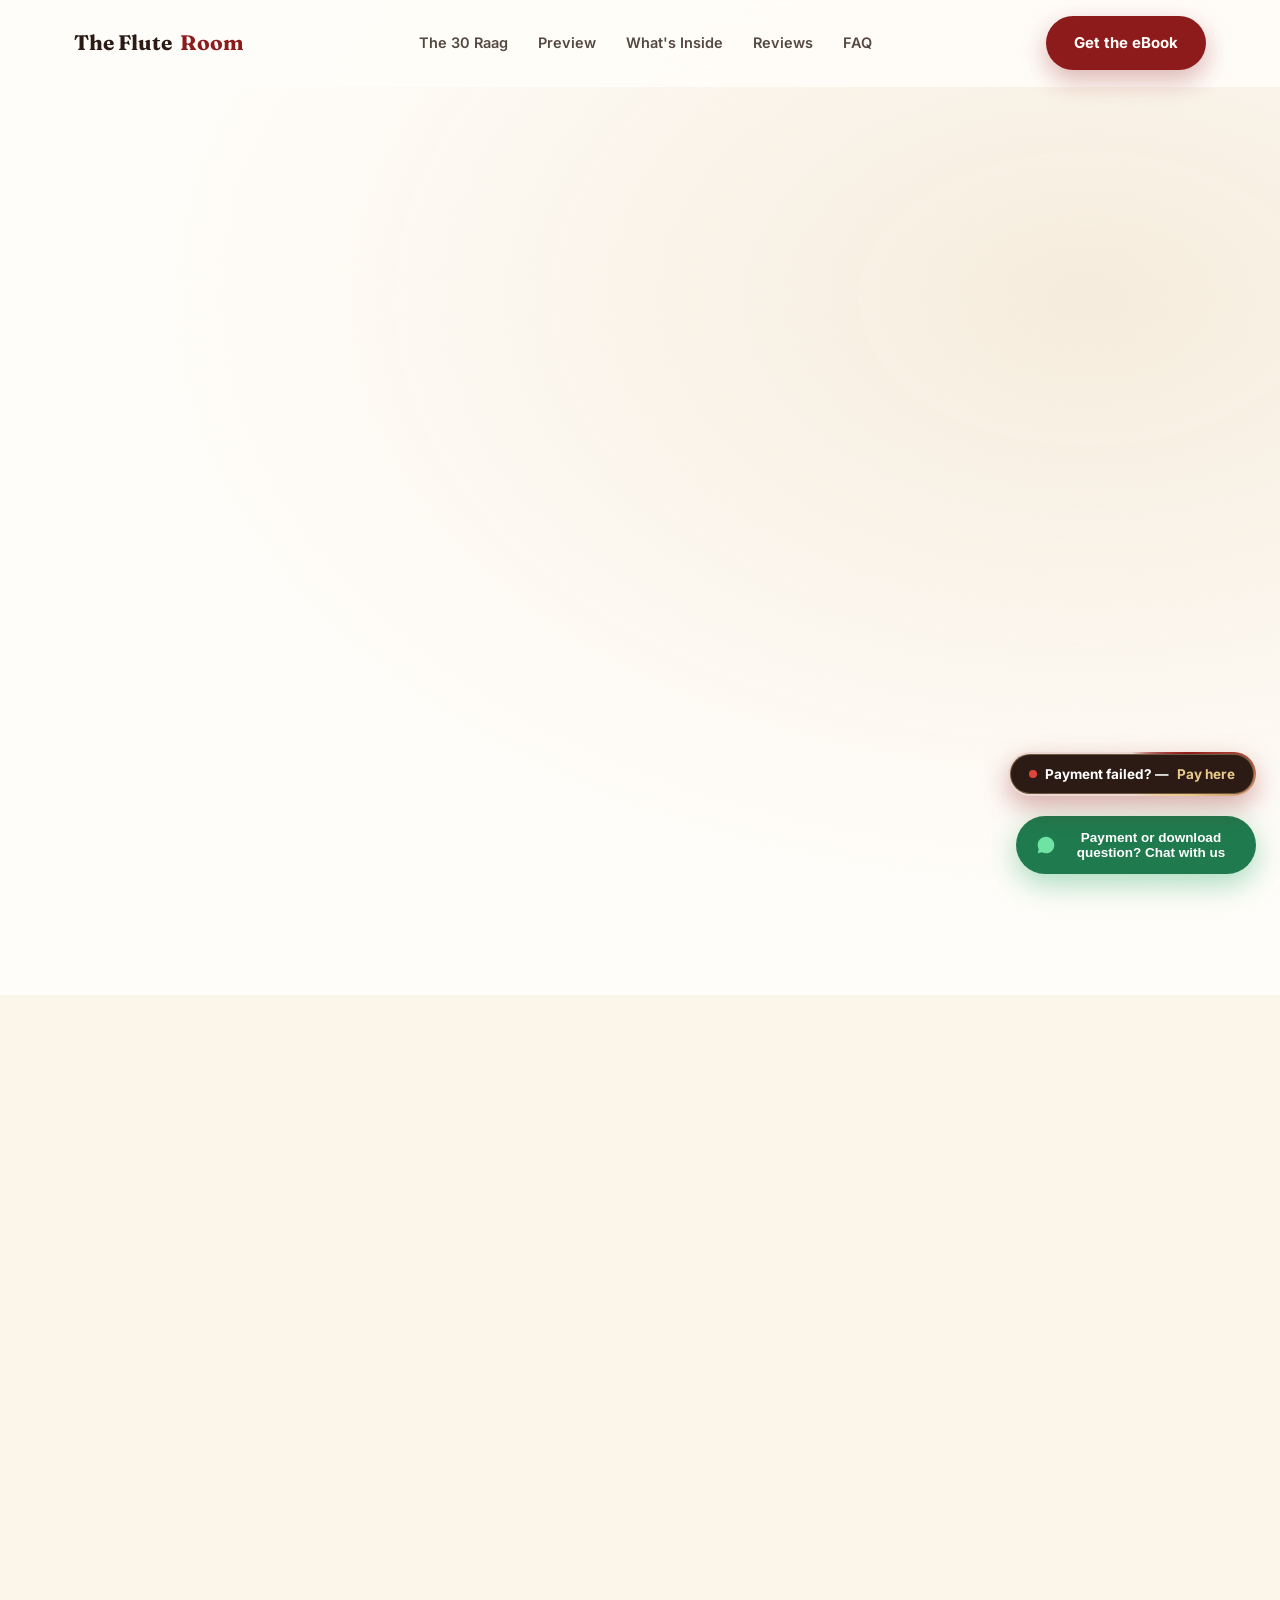
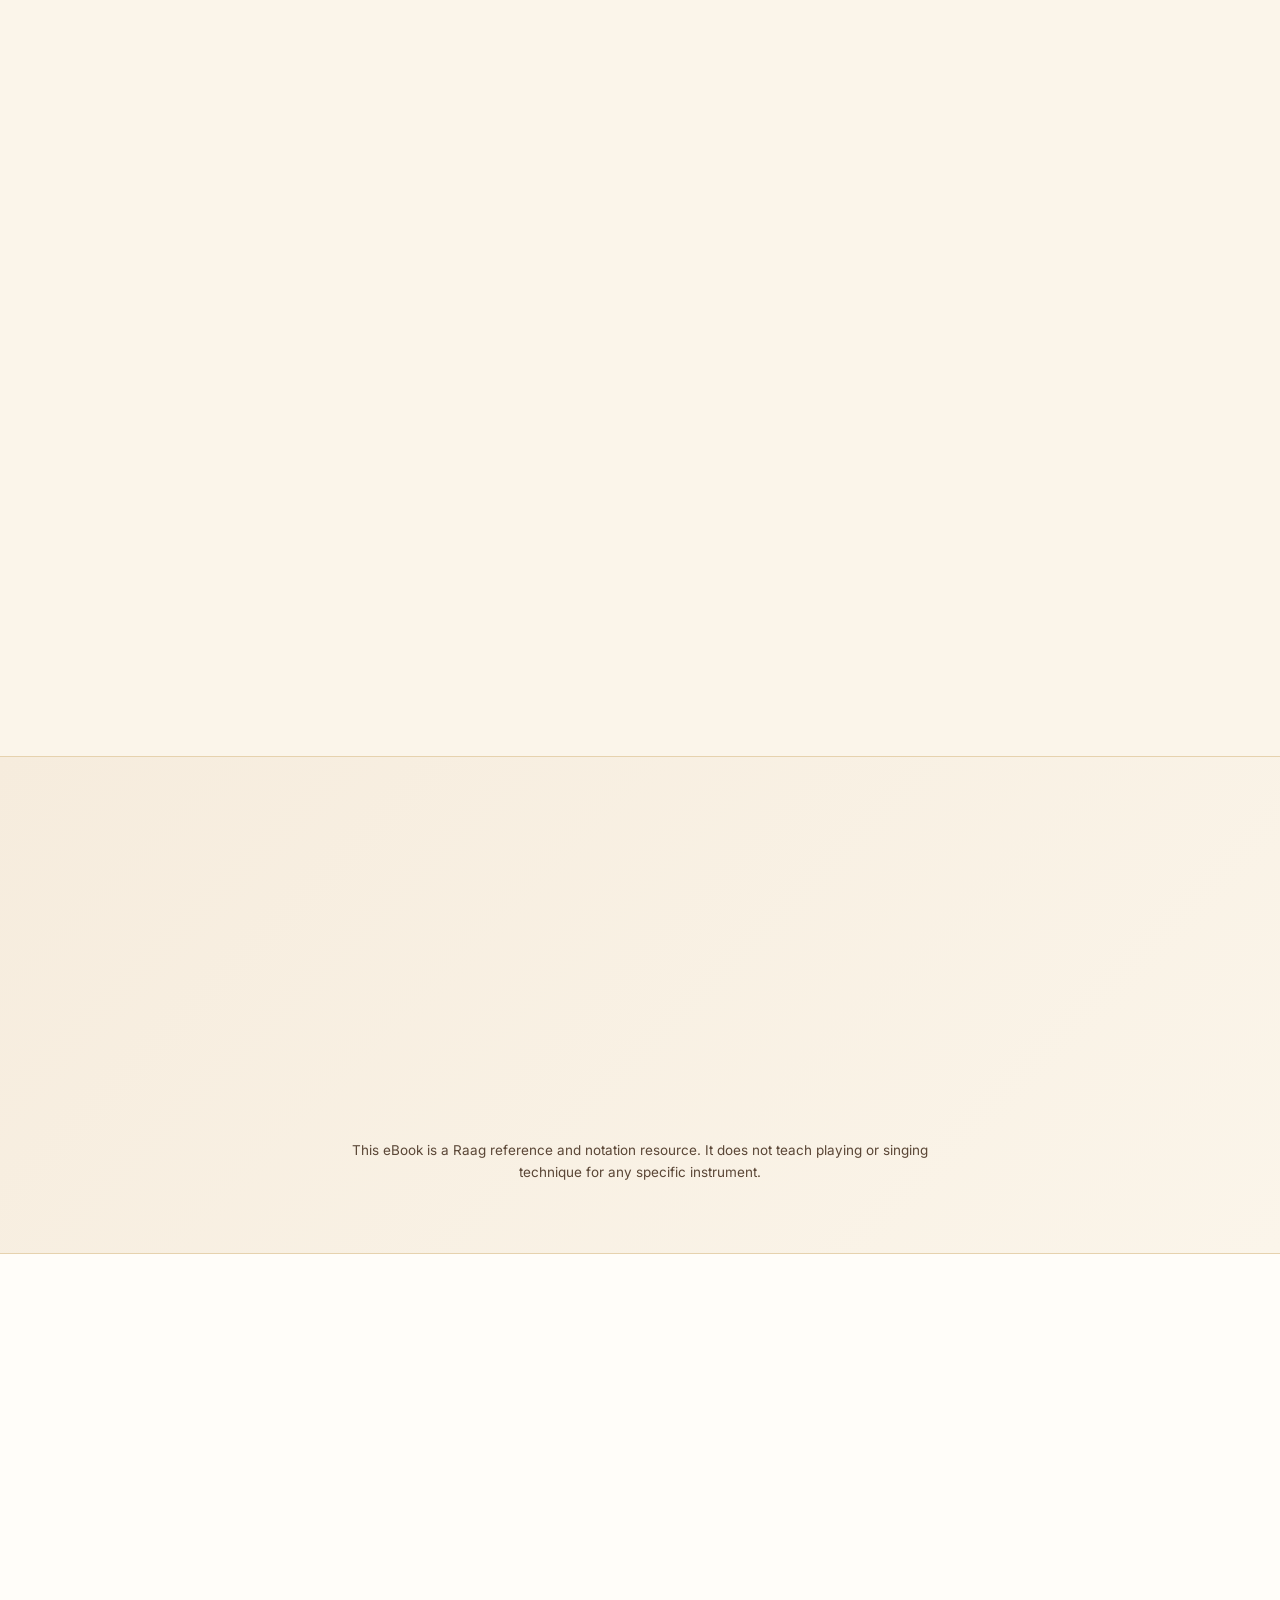
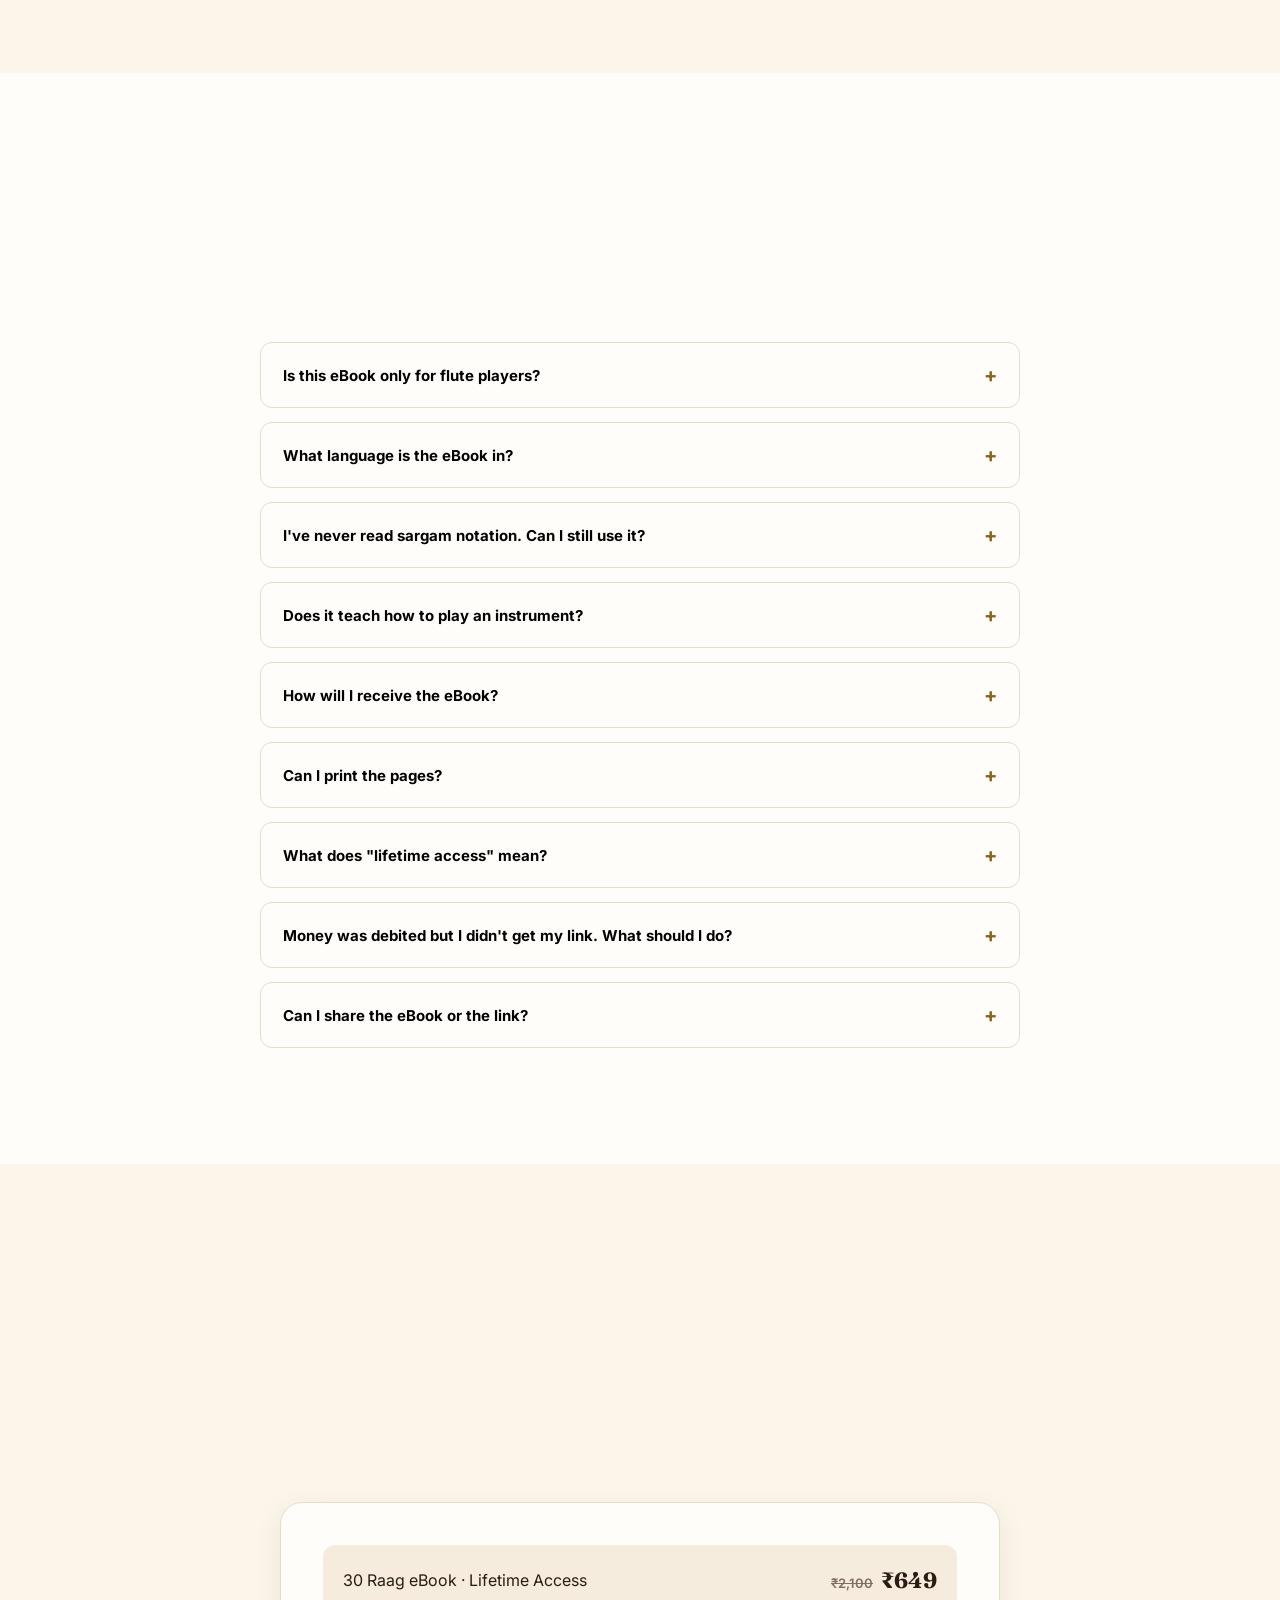
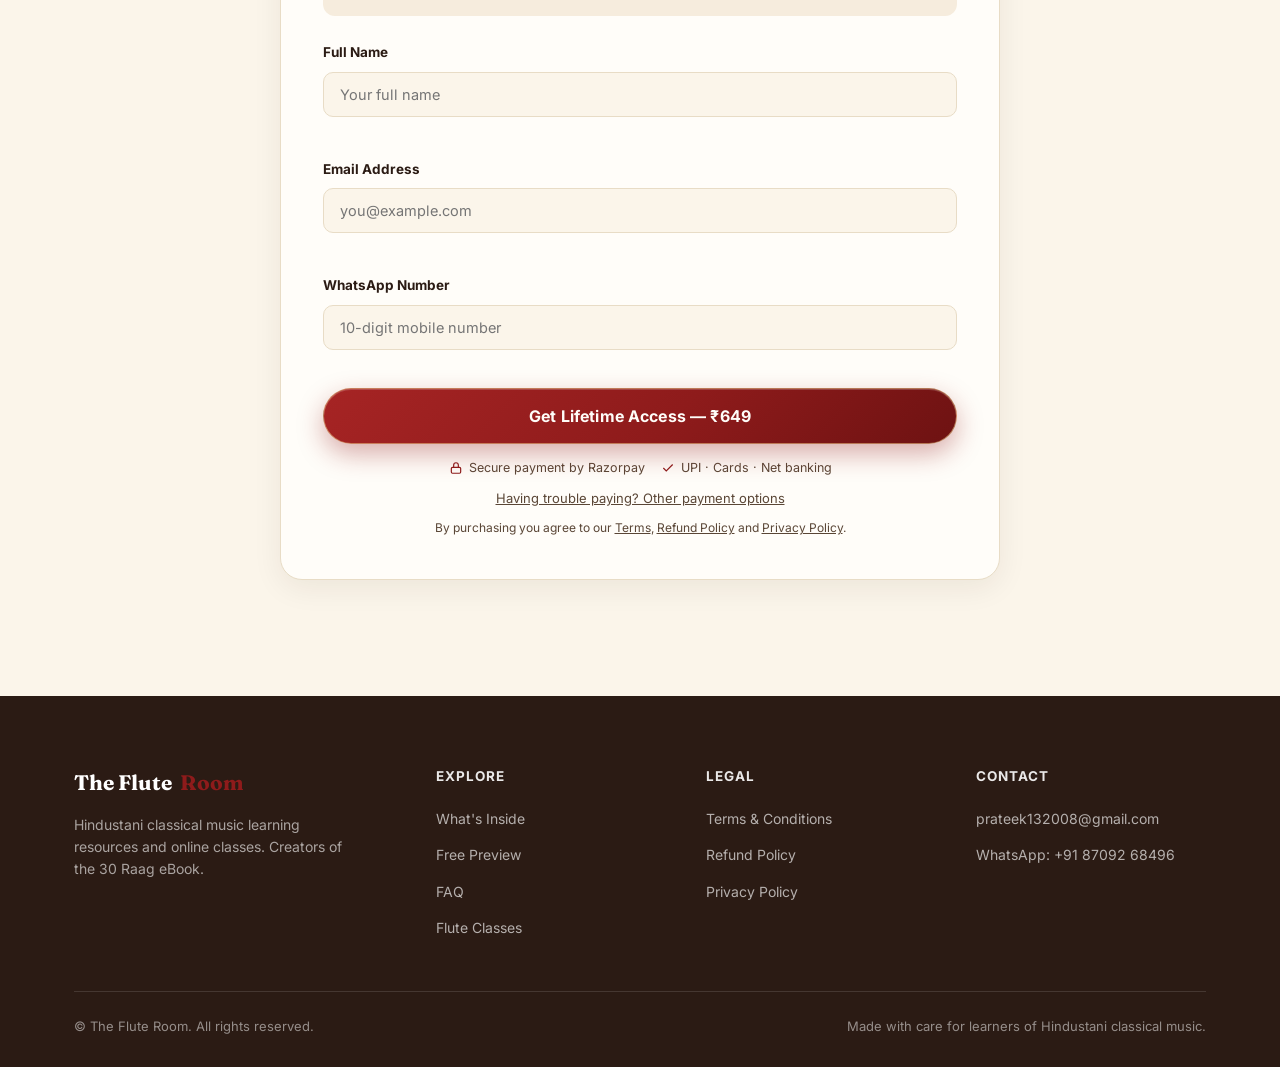
==== commit 85a86880: "Update success.html" ====
--- a/success.html
+++ b/success.html
@@ -7,7 +7,7 @@
 <meta name="robots" content="noindex, nofollow">
 <meta name="referrer" content="strict-origin">
 <meta name="theme-color" content="#8E1B1B">
-<link rel="icon" href="assets/raag-ebook-cover-200.webp" type="image/webp">
+<link rel="icon" href="assets/raag-sangrah-cover-200.webp" type="image/webp">
 <link rel="preconnect" href="https://fonts.googleapis.com">
 <link rel="preconnect" href="https://fonts.gstatic.com" crossorigin>
 <link rel="stylesheet" href="https://fonts.googleapis.com/css2?family=Fraunces:opsz,wght@9..144,600;9..144,700&family=Inter:wght@400;600;700&display=swap">
@@ -31,7 +31,7 @@
 <main class="success-wrap">
   <div class="success-card" aria-live="polite">
     <div class="success-icon checking" id="successIcon" aria-hidden="true"></div>
-    <img class="ebook-mini-cover" src="assets/raag-ebook-cover-200.webp" width="200" height="302" alt="30 Raag eBook cover — 30 प्रमुख रागों">
+    <img class="ebook-mini-cover" src="assets/raag-sangrah-cover-200.webp" width="200" height="257" alt="30 Raag eBook cover — Raag Sangrah">
     <h1 style="font-size:26px;" id="title">Payment received — confirming…</h1>
     <p style="color:var(--ink-soft); margin-top:8px;" id="subtitle">Please keep this page open for a moment.</p>
 
--- a/css/ebook.css
+++ b/css/ebook.css
@@ -16,7 +16,7 @@
 .ebook-hero-copy .eyebrow { margin-bottom: 16px; }
 .ebook-hero-copy h1 { font-size: clamp(38px, 5.4vw, 62px); margin-bottom: 6px; line-height: 1.05; }
 .ebook-hero-copy h1 .h1-sub { display: block; font-size: 0.5em; font-weight: 500; color: var(--ink-soft); margin-top: 10px; line-height: 1.2; }
-.ebook-hero-hindi { font-size: clamp(17px, 2vw, 20px); font-weight: 600; color: var(--orange-deep); margin: 14px 0 18px; line-height: 1.5; }
+.ebook-hero-tagline { font-size: clamp(17px, 2vw, 20px); font-weight: 600; color: var(--orange-deep); margin: 14px 0 18px; line-height: 1.5; }
 .ebook-hero-copy p.lede { font-size: 17px; color: var(--ink-soft); max-width: 520px; margin-bottom: 24px; }
 .ebook-hero-points { list-style: none; display: grid; grid-template-columns: 1fr 1fr; gap: 10px 18px; margin-bottom: 28px; max-width: 520px; }
 .ebook-hero-points li { display: flex; align-items: center; gap: 8px; font-size: 14.5px; font-weight: 600; color: var(--ink); }
@@ -110,8 +110,9 @@
   background: var(--white); border: 1px solid var(--line); border-radius: 12px;
   padding: 12px 10px; text-align: center; min-width: 0;
 }
-.raag-chip .hi { display: block; font-size: 16.5px; font-weight: 600; color: var(--ink); line-height: 1.4; }
-.raag-chip .en { display: block; font-size: 12.5px; color: var(--ink-soft); margin-top: 2px; }
+/* English Raag name first (primary), the Hindi name below it */
+.raag-chip .en { display: block; font-size: 16px; font-weight: 600; color: var(--ink); line-height: 1.35; overflow-wrap: anywhere; }
+.raag-chip .hi { display: block; font-size: 13.5px; font-weight: 500; color: var(--ink-soft); line-height: 1.5; margin-top: 3px; }
 @media (max-width: 980px) { .raag-grid { grid-template-columns: repeat(3, 1fr); } }
 @media (max-width: 560px) { .raag-grid { grid-template-columns: repeat(2, 1fr); gap: 10px; } }
 
@@ -174,6 +175,53 @@
 .ebook-preview-counter { font-size: 14px; font-weight: 600; color: var(--ink-soft); min-width: 54px; }
 .ebook-preview-note { margin-top: 14px; font-size: 12.5px; color: var(--ink-soft); }
 @media (max-width: 430px) { .ebook-preview-card { padding: 20px 16px; } }
+
+/* ---------------- Final preview slide: "Unlock the Full Raag eBook" ---------------- */
+.ebook-preview-viewer.is-unlock { aspect-ratio: auto; }
+.ebook-preview-viewer.is-unlock img,
+.ebook-preview-viewer.is-unlock .ebook-preview-watermark,
+.ebook-preview-viewer.is-unlock .ebook-preview-badge { display: none; }
+.ebook-unlock {
+  position: relative; aspect-ratio: 720 / 1018; /* same size as a page; grows if the text needs more room */
+  display: flex; align-items: center; justify-content: center; padding: 22px 18px;
+  background:
+    linear-gradient(180deg, rgba(251,246,238,0.55) 0%, rgba(251,246,238,0.88) 55%, rgba(246,236,221,0.97) 100%),
+    url("../assets/preview/raag-new-preview-locked.webp") center / cover no-repeat;
+}
+.ebook-unlock[hidden] { display: none; }
+.ebook-unlock-card {
+  width: 100%; max-width: 360px; background: var(--white); border: 1.5px solid var(--gold);
+  border-radius: var(--radius-lg); box-shadow: 0 18px 40px rgba(43,27,20,0.16);
+  padding: 26px 22px 20px; text-align: center;
+}
+.ebook-unlock-lock {
+  width: 54px; height: 54px; margin: -52px auto 12px; border-radius: 50%;
+  display: flex; align-items: center; justify-content: center;
+  background: var(--orange); color: #fff; border: 4px solid var(--white);
+  box-shadow: 0 8px 18px rgba(142,27,27,0.28);
+}
+.ebook-unlock-eyebrow { display: block; font-size: 11.5px; font-weight: 700; letter-spacing: 0.08em; text-transform: uppercase; color: var(--green); }
+.ebook-unlock h3 { font-family: var(--font-display); font-size: clamp(21px, 3.2vw, 25px); line-height: 1.2; margin: 8px 0 8px; color: var(--ink); }
+.ebook-unlock-lede { font-size: 13.5px; color: var(--ink-soft); line-height: 1.5; }
+.ebook-unlock-list { list-style: none; padding: 0; margin: 14px 0 0; display: grid; gap: 6px; text-align: left; font-size: 13.5px; }
+.ebook-unlock-list li { position: relative; padding-left: 24px; color: var(--ink); }
+.ebook-unlock-list li::before {
+  content: "✓"; position: absolute; left: 0; top: 0; width: 17px; height: 17px; border-radius: 50%;
+  background: rgba(142,27,27,0.1); color: var(--orange); font-size: 11px; font-weight: 800;
+  display: flex; align-items: center; justify-content: center; margin-top: 1px;
+}
+.ebook-unlock-price { display: flex; align-items: baseline; justify-content: center; gap: 10px; flex-wrap: wrap; margin: 16px 0 6px; }
+.ebook-unlock-price s { font-size: 18px; font-weight: 600; color: var(--ink-soft); text-decoration-thickness: 2px; opacity: 0.8; }
+.ebook-unlock-price strong { font-family: var(--font-display); font-size: 38px; font-weight: 800; color: var(--orange); line-height: 1; }
+.ebook-unlock .ebook-save-badge { display: inline-block; margin-bottom: 14px; }
+.ebook-unlock-cta { display: block; white-space: normal; text-align: center; line-height: 1.35; }
+.ebook-unlock-note { display: block; margin-top: 10px; font-size: 11.5px; color: var(--ink-soft); }
+.ebook-price-arrow { font-size: 18px; font-weight: 700; color: var(--ink-soft); }
+@media (max-width: 430px) {
+  .ebook-unlock { padding: 30px 10px 14px; }
+  .ebook-unlock-card { padding: 24px 16px 16px; }
+  .ebook-unlock-price strong { font-size: 34px; }
+}
 
 /* ---------------- Student reviews (rendered from CONFIG.REVIEWS) ---------------- */
 .ebook-review-grid { display: grid; grid-template-columns: repeat(3, 1fr); gap: 22px; }
@@ -334,7 +382,7 @@
    ========================================================================== */
 .eyebrow { color: var(--green); }
 .eyebrow::before { background: var(--gold); }
-.ebook-hero-hindi { color: var(--green); }
+.ebook-hero-tagline { color: var(--green); }
 .logo span { color: var(--orange); }
 .why-num, .learn-step .n { color: var(--gold-text); }
 .benefit-card:hover { border-color: var(--gold); }
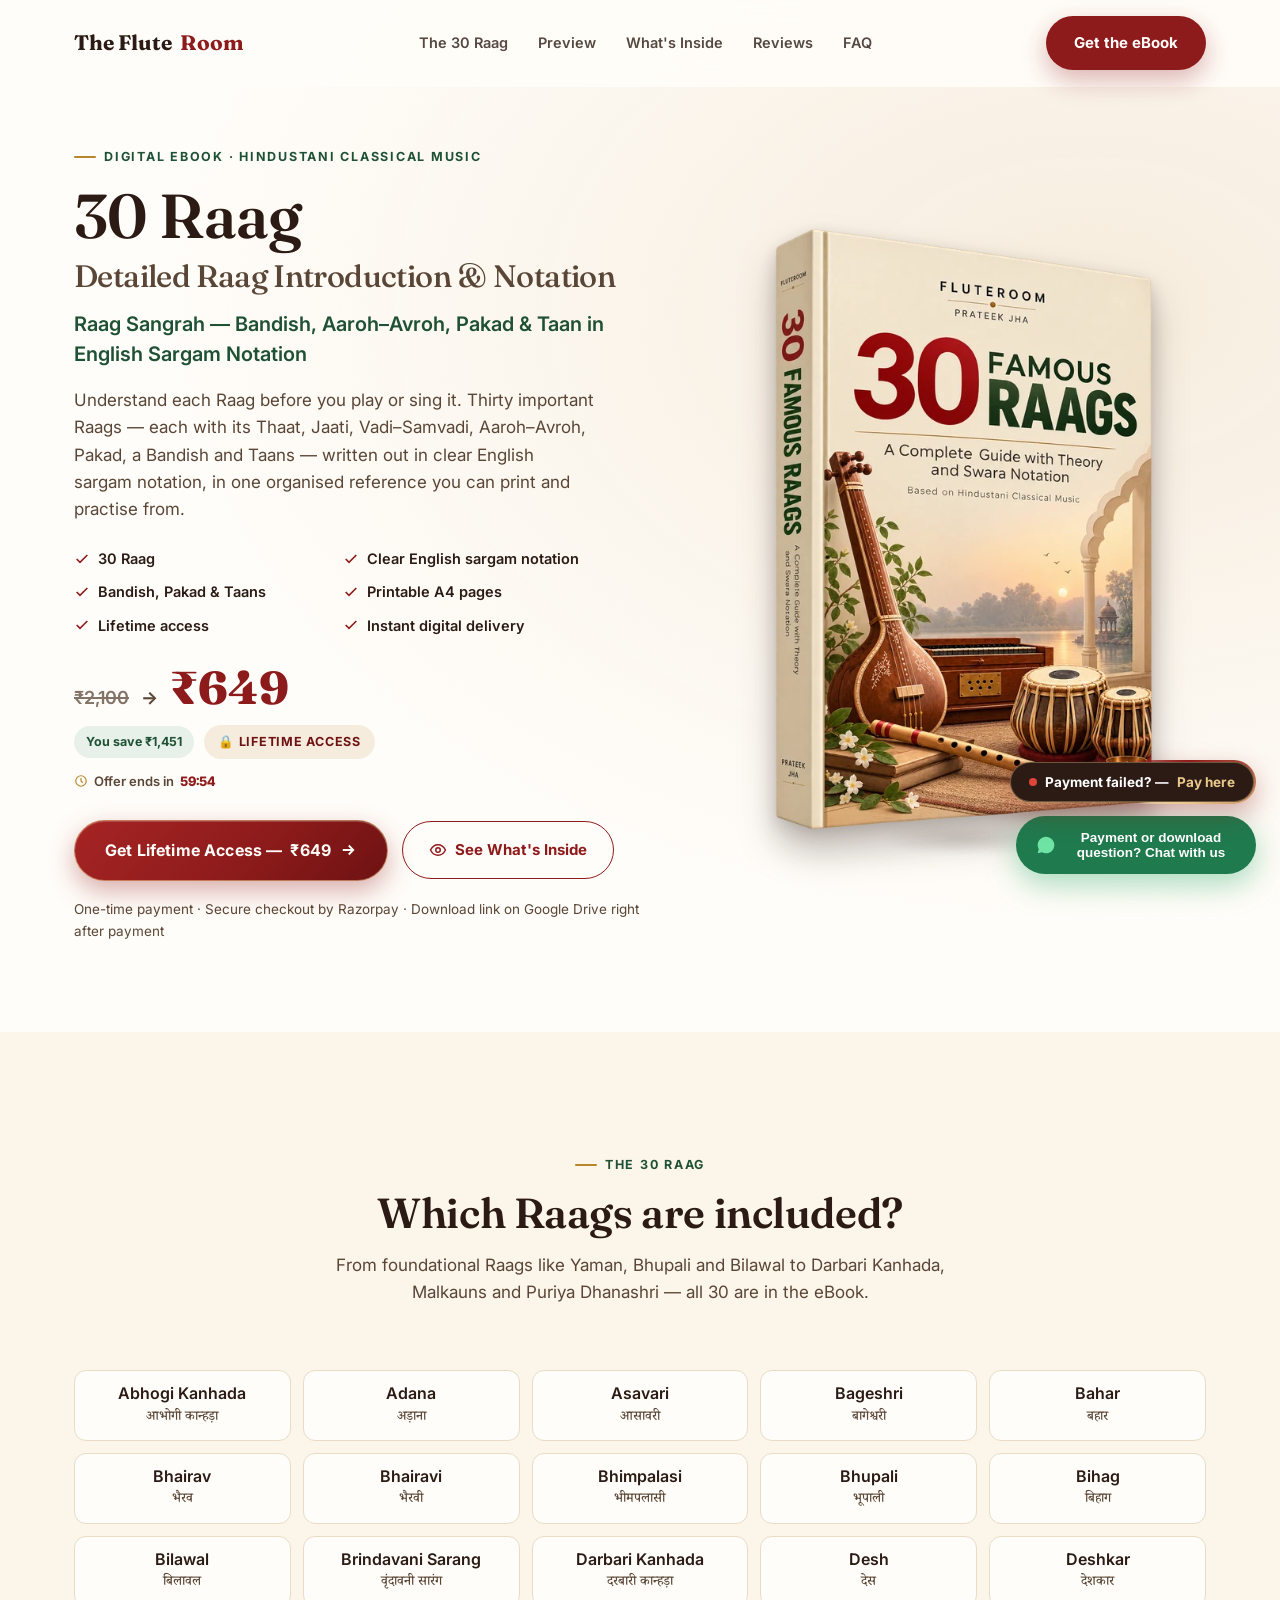
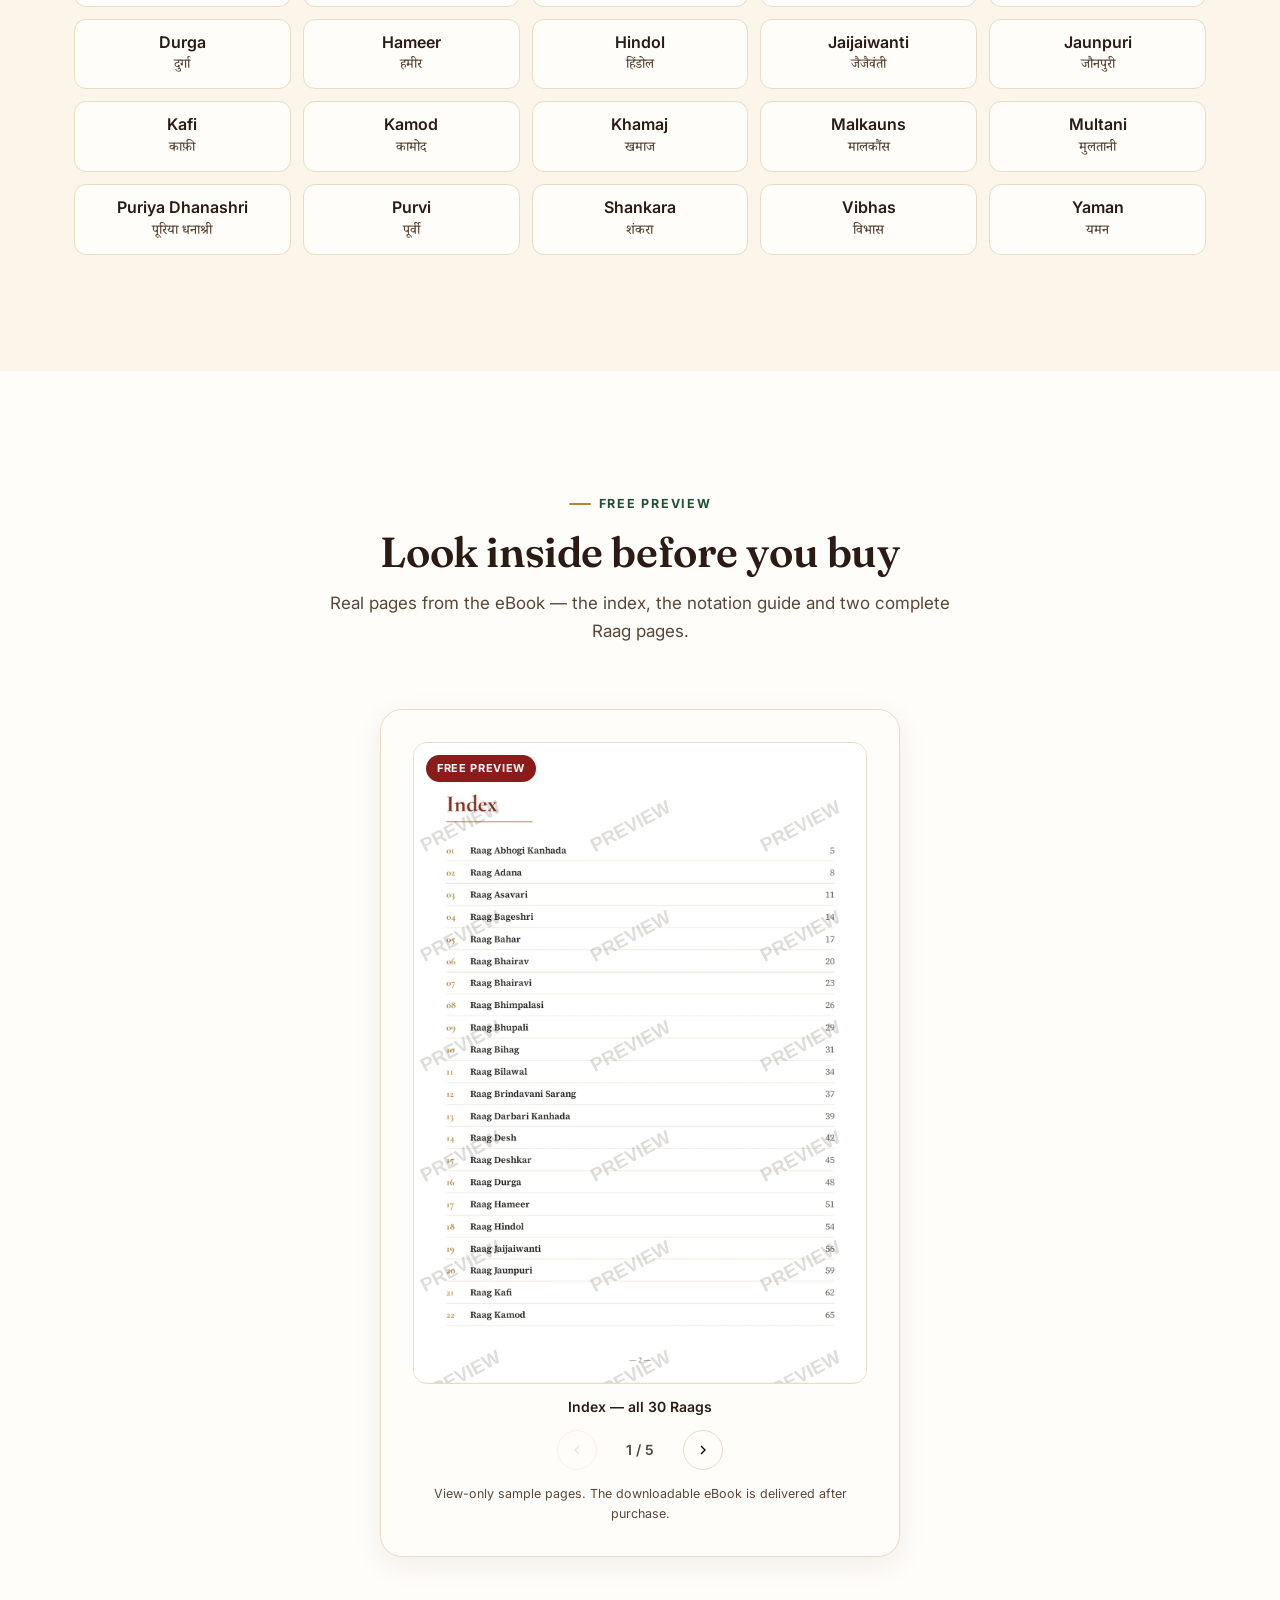
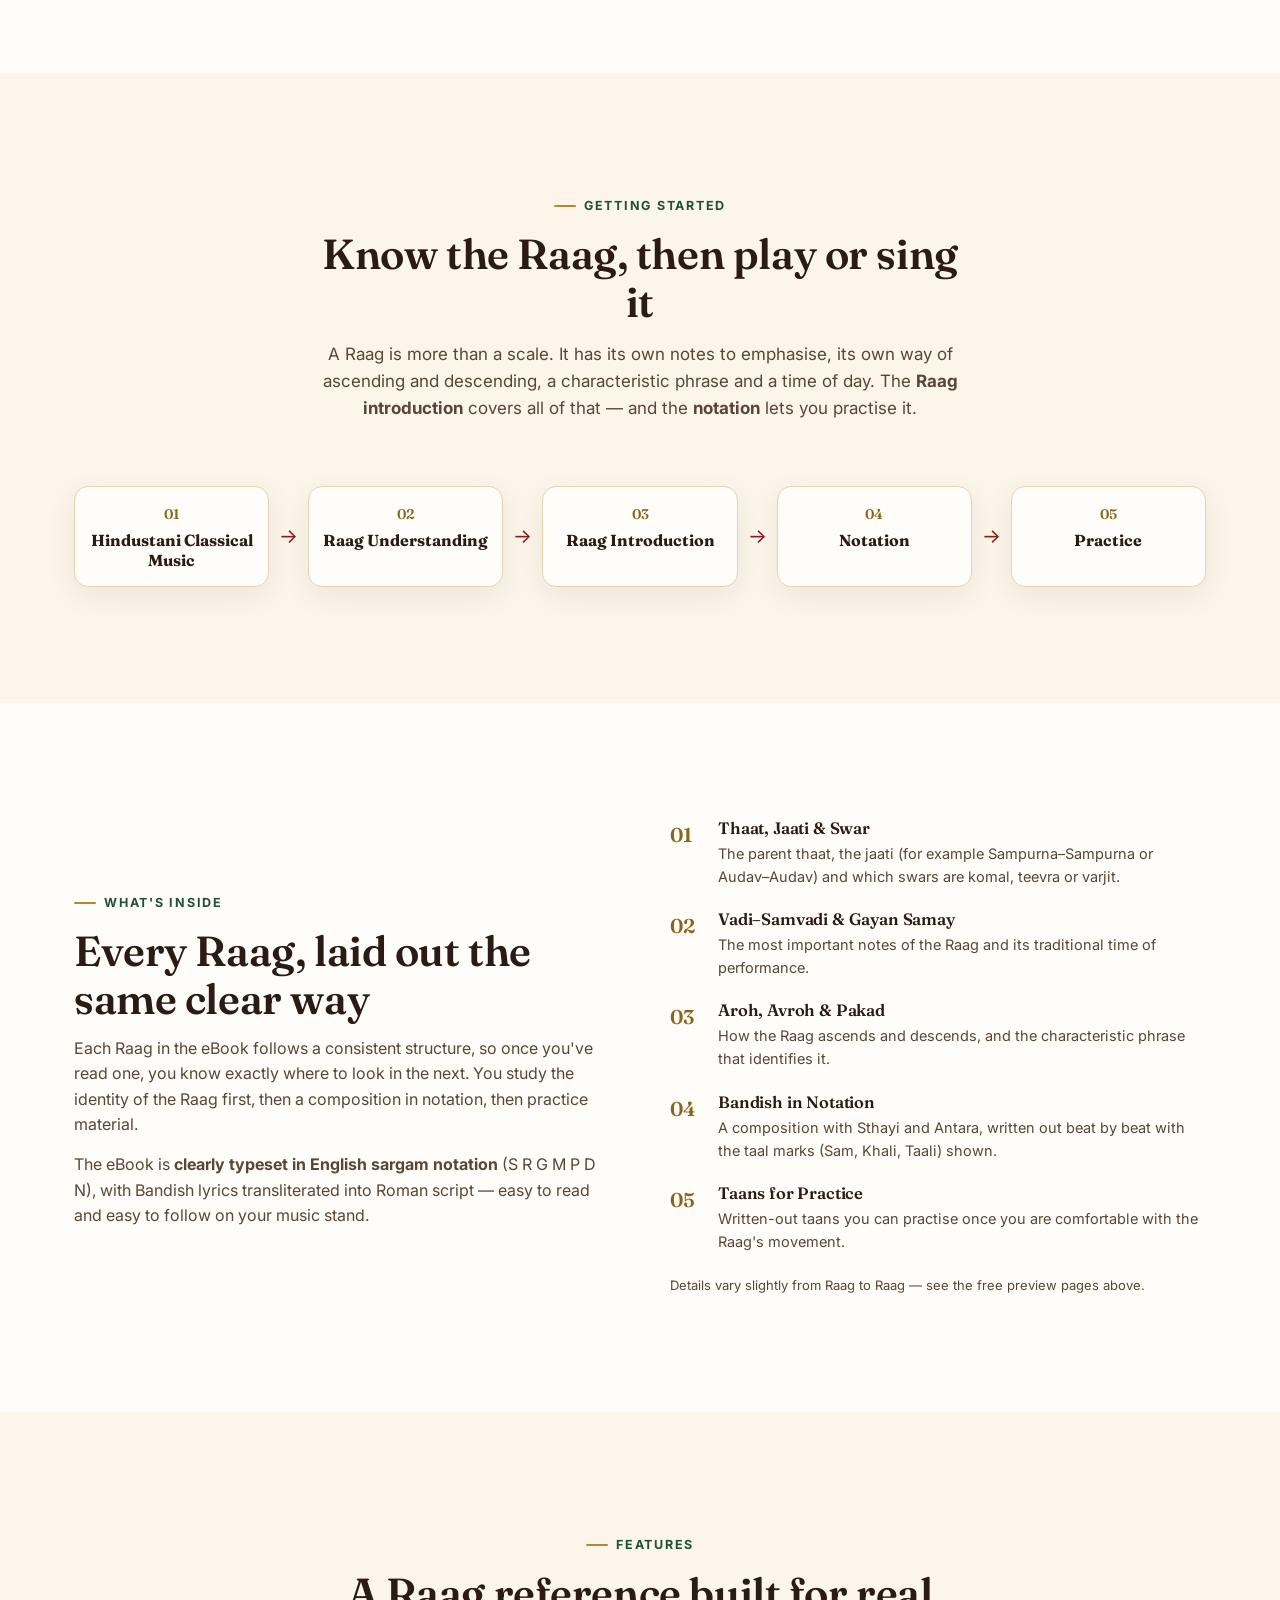
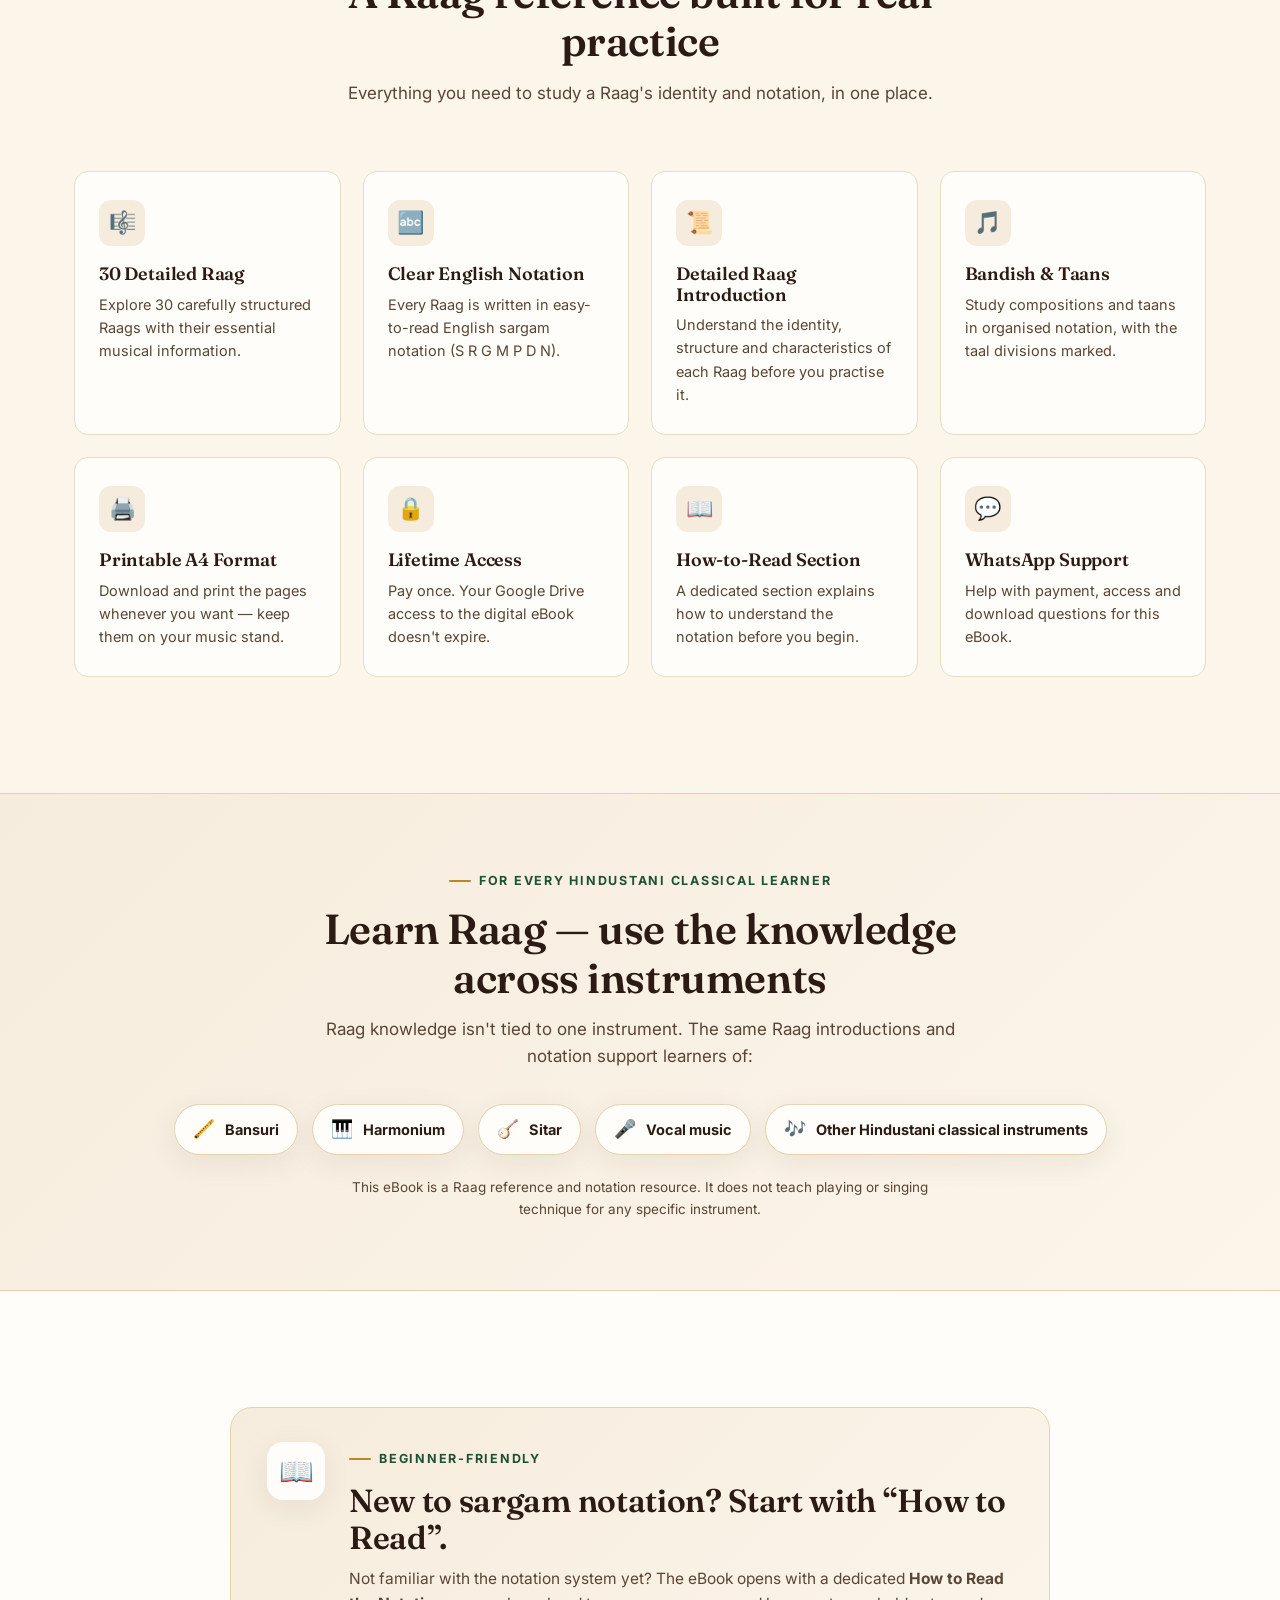
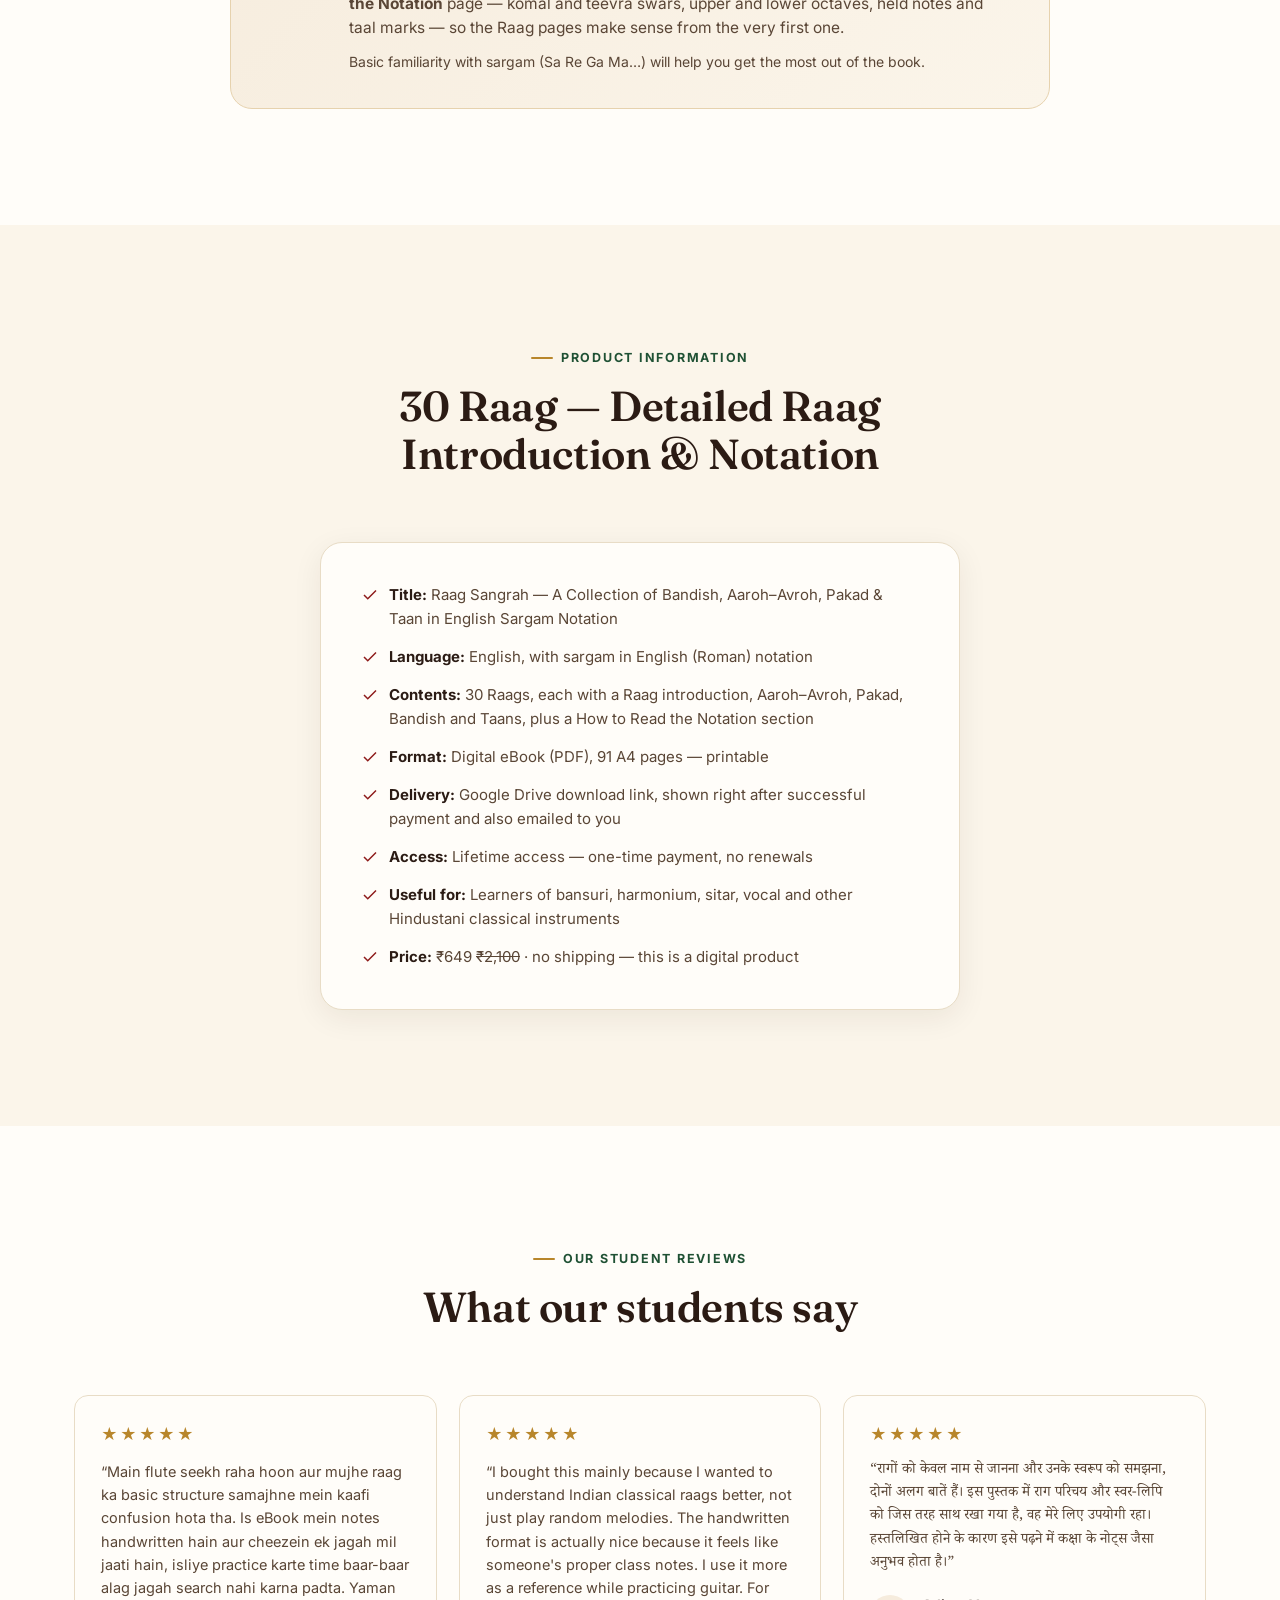
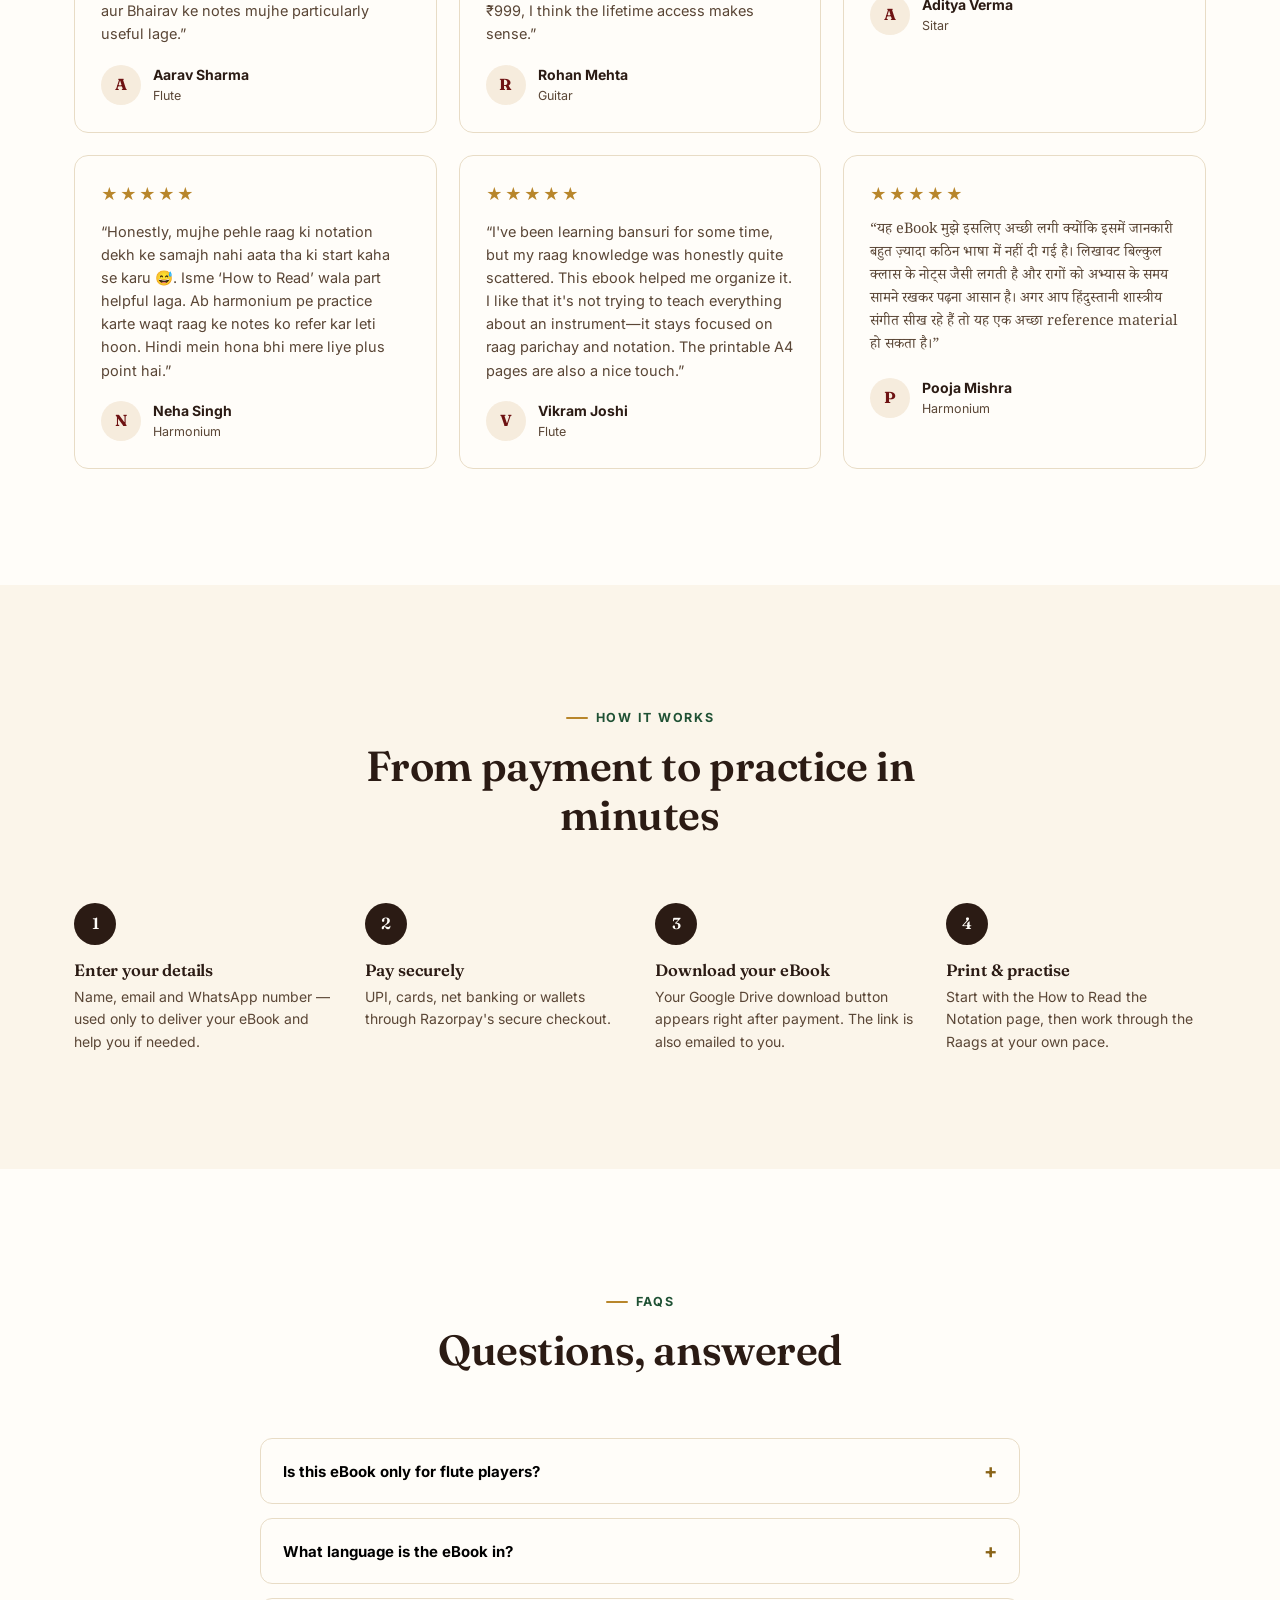
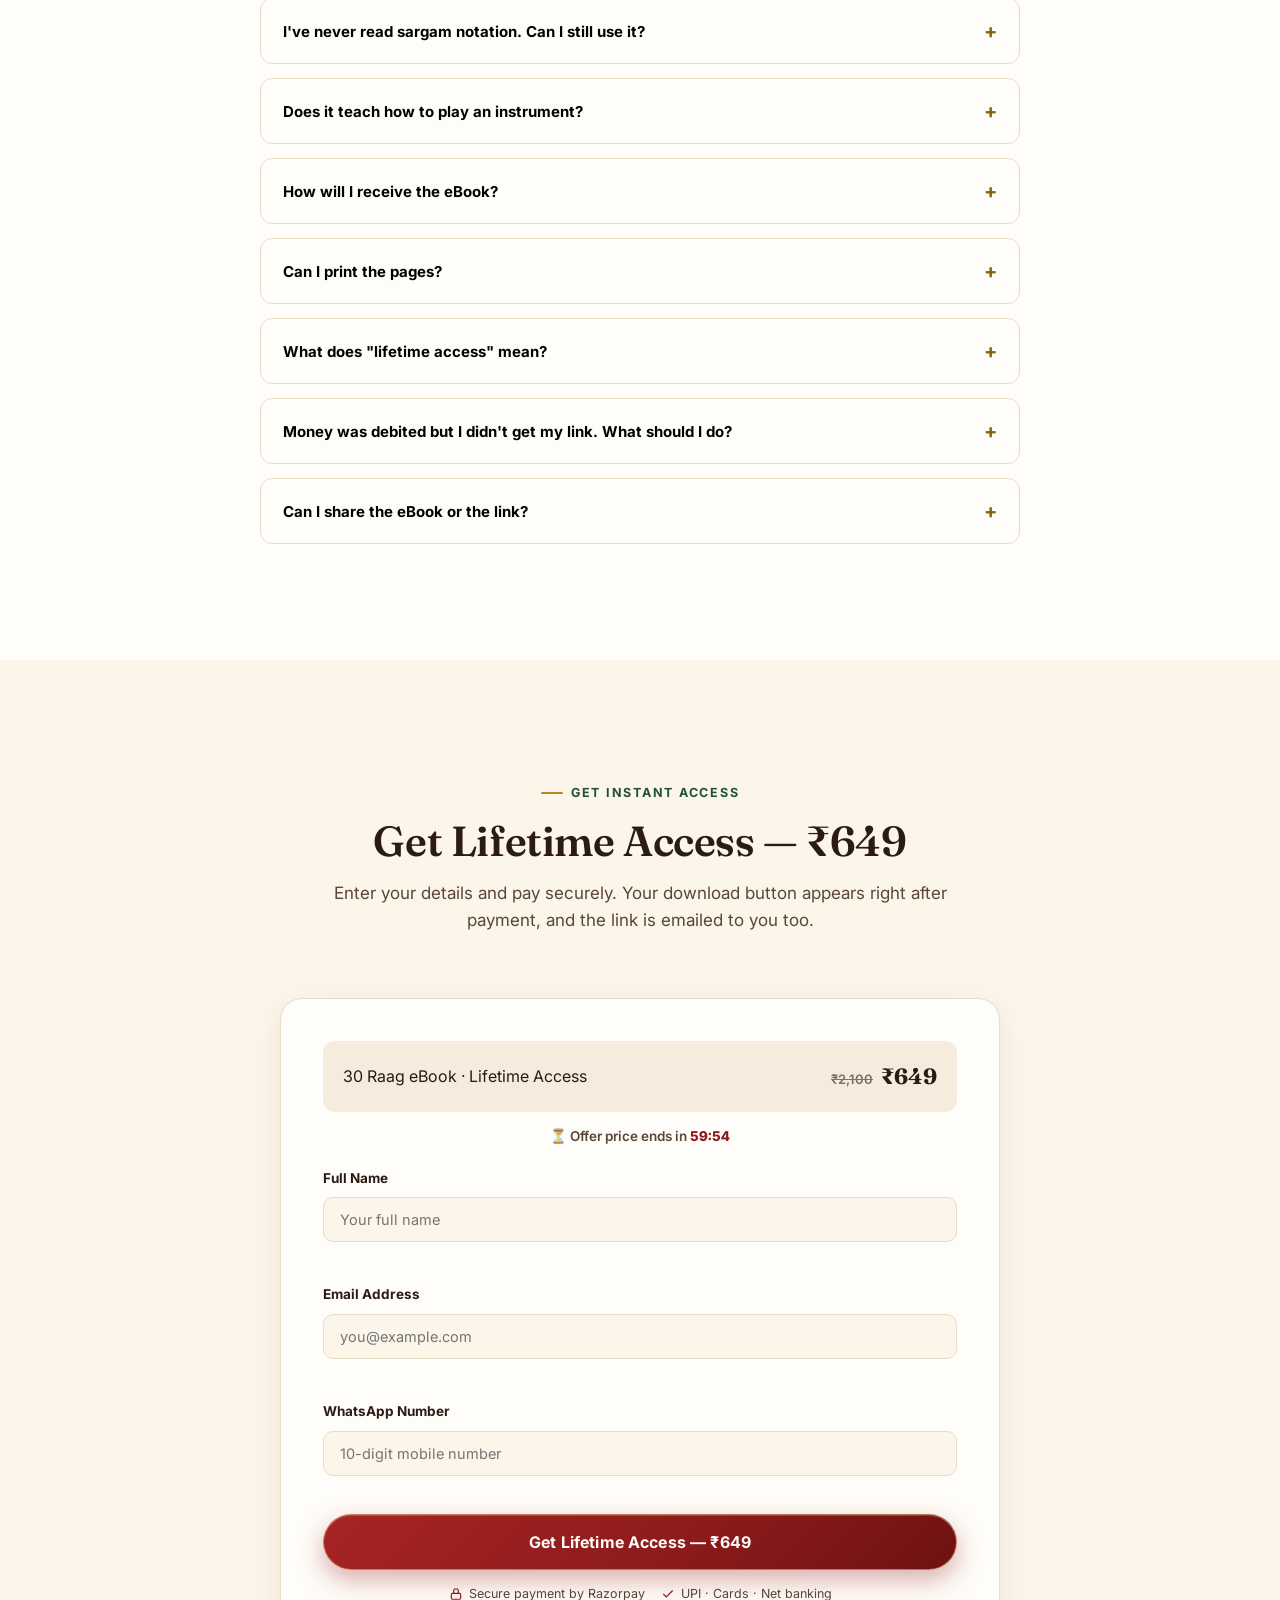
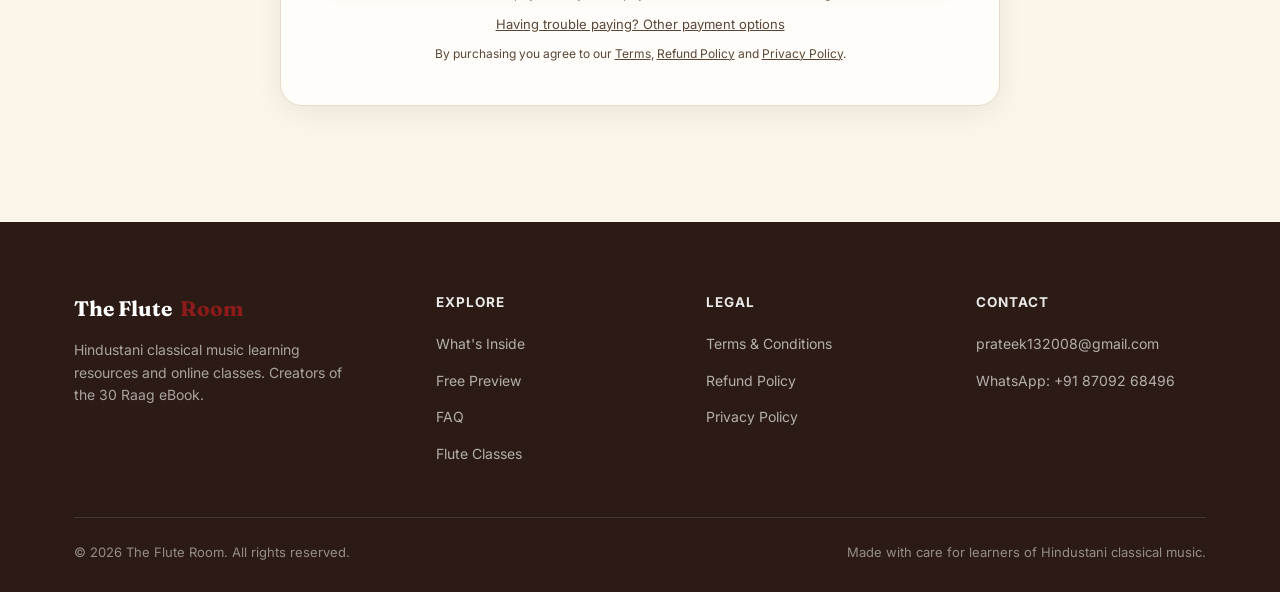
==== commit bf5cedc7: "Add files via upload" ====
--- a/success.html
+++ b/success.html
@@ -31,7 +31,7 @@
 <main class="success-wrap">
   <div class="success-card" aria-live="polite">
     <div class="success-icon checking" id="successIcon" aria-hidden="true"></div>
-    <img class="ebook-mini-cover" src="assets/raag-sangrah-cover-200.webp" width="200" height="257" alt="30 Raag eBook cover — Raag Sangrah">
+    <img class="ebook-mini-cover" src="assets/raag-sangrah-cover-200.webp" width="200" height="318" alt="30 Famous Raags eBook cover">
     <h1 style="font-size:26px;" id="title">Payment received — confirming…</h1>
     <p style="color:var(--ink-soft); margin-top:8px;" id="subtitle">Please keep this page open for a moment.</p>
 
--- a/css/ebook.css
+++ b/css/ebook.css
@@ -176,52 +176,16 @@
 .ebook-preview-note { margin-top: 14px; font-size: 12.5px; color: var(--ink-soft); }
 @media (max-width: 430px) { .ebook-preview-card { padding: 20px 16px; } }
 
-/* ---------------- Final preview slide: "Unlock the Full Raag eBook" ---------------- */
-.ebook-preview-viewer.is-unlock { aspect-ratio: auto; }
-.ebook-preview-viewer.is-unlock img,
+/* ---------------- Final preview slide: "Unlock Full Raag eBook" (design image) ---------------- */
+.ebook-preview-viewer.is-unlock #previewImg,
 .ebook-preview-viewer.is-unlock .ebook-preview-watermark,
 .ebook-preview-viewer.is-unlock .ebook-preview-badge { display: none; }
-.ebook-unlock {
-  position: relative; aspect-ratio: 720 / 1018; /* same size as a page; grows if the text needs more room */
-  display: flex; align-items: center; justify-content: center; padding: 22px 18px;
-  background:
-    linear-gradient(180deg, rgba(251,246,238,0.55) 0%, rgba(251,246,238,0.88) 55%, rgba(246,236,221,0.97) 100%),
-    url("../assets/preview/raag-new-preview-locked.webp") center / cover no-repeat;
-}
+.ebook-unlock { position: absolute; inset: 0; z-index: 3; background: #FDF9F4; }
 .ebook-unlock[hidden] { display: none; }
-.ebook-unlock-card {
-  width: 100%; max-width: 360px; background: var(--white); border: 1.5px solid var(--gold);
-  border-radius: var(--radius-lg); box-shadow: 0 18px 40px rgba(43,27,20,0.16);
-  padding: 26px 22px 20px; text-align: center;
-}
-.ebook-unlock-lock {
-  width: 54px; height: 54px; margin: -52px auto 12px; border-radius: 50%;
-  display: flex; align-items: center; justify-content: center;
-  background: var(--orange); color: #fff; border: 4px solid var(--white);
-  box-shadow: 0 8px 18px rgba(142,27,27,0.28);
-}
-.ebook-unlock-eyebrow { display: block; font-size: 11.5px; font-weight: 700; letter-spacing: 0.08em; text-transform: uppercase; color: var(--green); }
-.ebook-unlock h3 { font-family: var(--font-display); font-size: clamp(21px, 3.2vw, 25px); line-height: 1.2; margin: 8px 0 8px; color: var(--ink); }
-.ebook-unlock-lede { font-size: 13.5px; color: var(--ink-soft); line-height: 1.5; }
-.ebook-unlock-list { list-style: none; padding: 0; margin: 14px 0 0; display: grid; gap: 6px; text-align: left; font-size: 13.5px; }
-.ebook-unlock-list li { position: relative; padding-left: 24px; color: var(--ink); }
-.ebook-unlock-list li::before {
-  content: "✓"; position: absolute; left: 0; top: 0; width: 17px; height: 17px; border-radius: 50%;
-  background: rgba(142,27,27,0.1); color: var(--orange); font-size: 11px; font-weight: 800;
-  display: flex; align-items: center; justify-content: center; margin-top: 1px;
-}
-.ebook-unlock-price { display: flex; align-items: baseline; justify-content: center; gap: 10px; flex-wrap: wrap; margin: 16px 0 6px; }
-.ebook-unlock-price s { font-size: 18px; font-weight: 600; color: var(--ink-soft); text-decoration-thickness: 2px; opacity: 0.8; }
-.ebook-unlock-price strong { font-family: var(--font-display); font-size: 38px; font-weight: 800; color: var(--orange); line-height: 1; }
-.ebook-unlock .ebook-save-badge { display: inline-block; margin-bottom: 14px; }
-.ebook-unlock-cta { display: block; white-space: normal; text-align: center; line-height: 1.35; }
-.ebook-unlock-note { display: block; margin-top: 10px; font-size: 11.5px; color: var(--ink-soft); }
+.ebook-unlock-link { display: block; width: 100%; height: 100%; cursor: pointer; }
+.ebook-unlock-link img { width: 100%; height: 100%; object-fit: contain; display: block; pointer-events: none; }
+.ebook-unlock-link:focus-visible { outline: 3px solid var(--orange); outline-offset: -3px; }
 .ebook-price-arrow { font-size: 18px; font-weight: 700; color: var(--ink-soft); }
-@media (max-width: 430px) {
-  .ebook-unlock { padding: 30px 10px 14px; }
-  .ebook-unlock-card { padding: 24px 16px 16px; }
-  .ebook-unlock-price strong { font-size: 34px; }
-}
 
 /* ---------------- Student reviews (rendered from CONFIG.REVIEWS) ---------------- */
 .ebook-review-grid { display: grid; grid-template-columns: repeat(3, 1fr); gap: 22px; }
